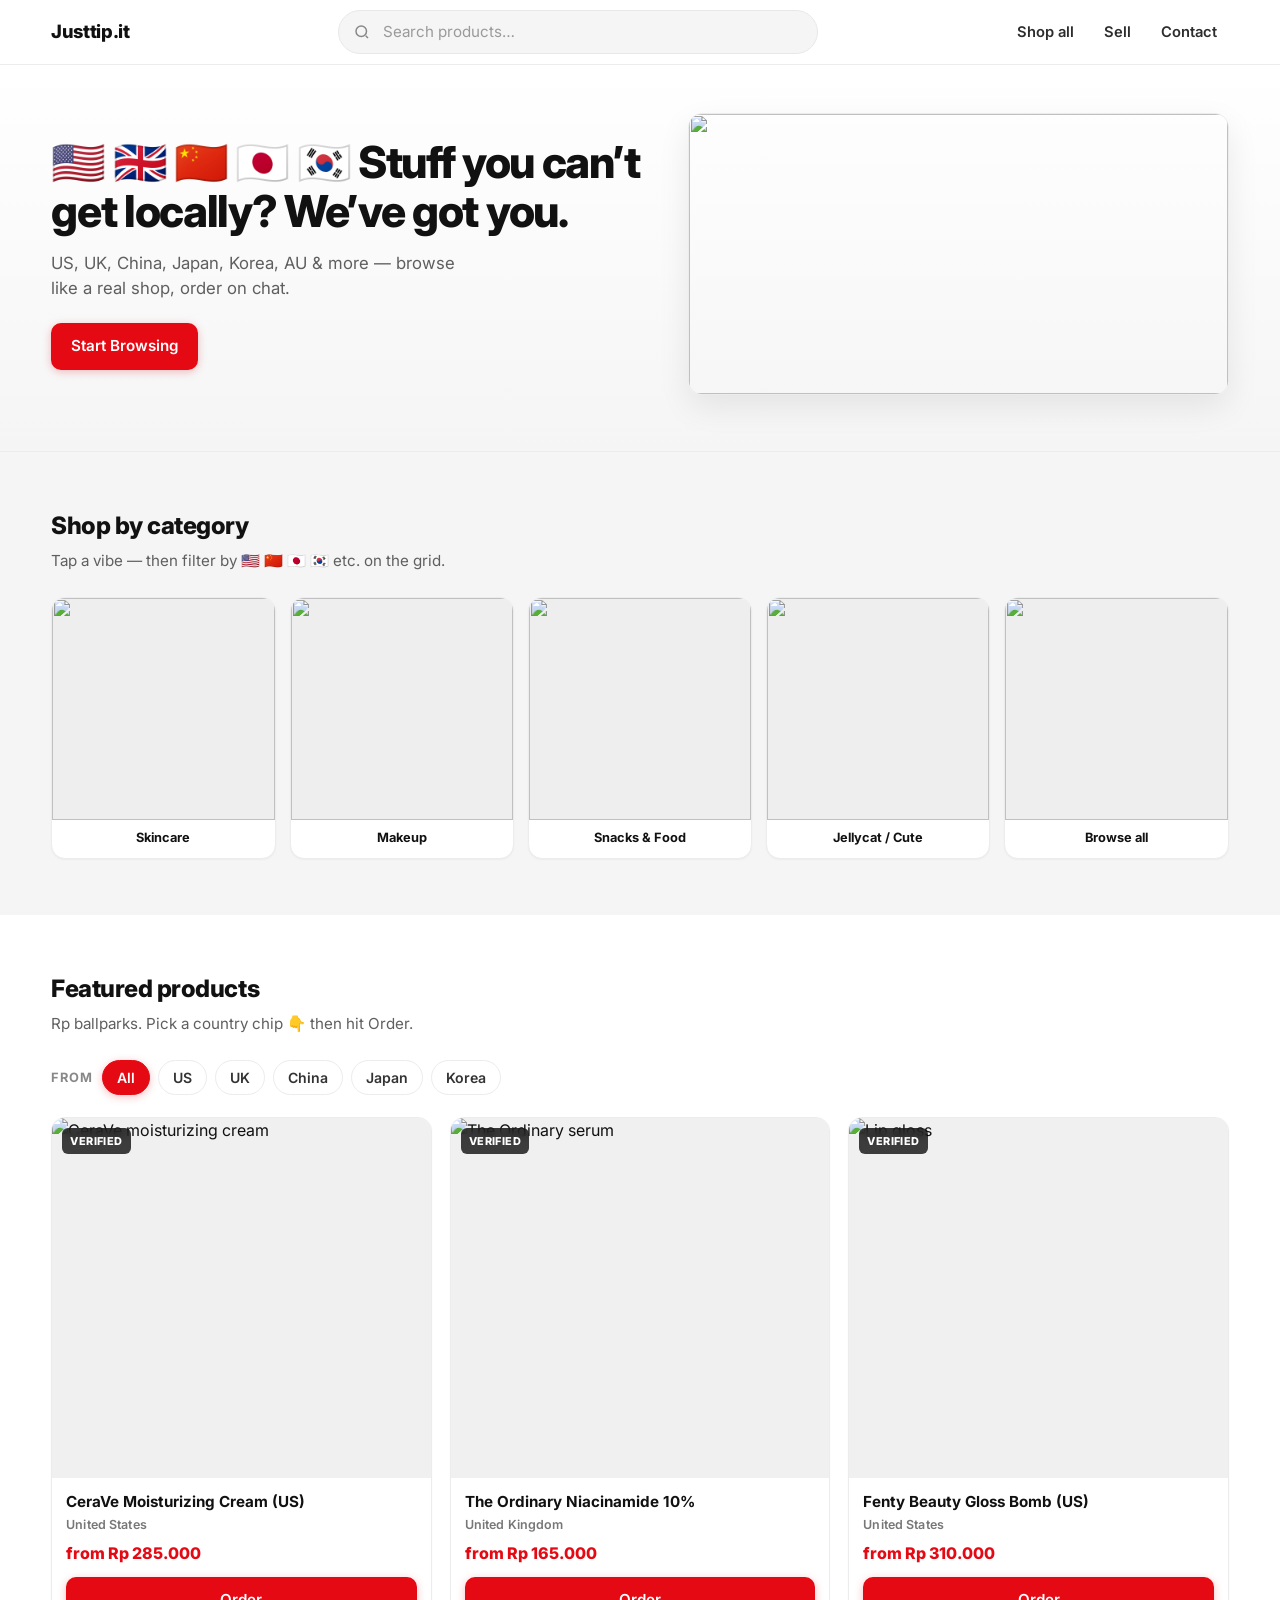
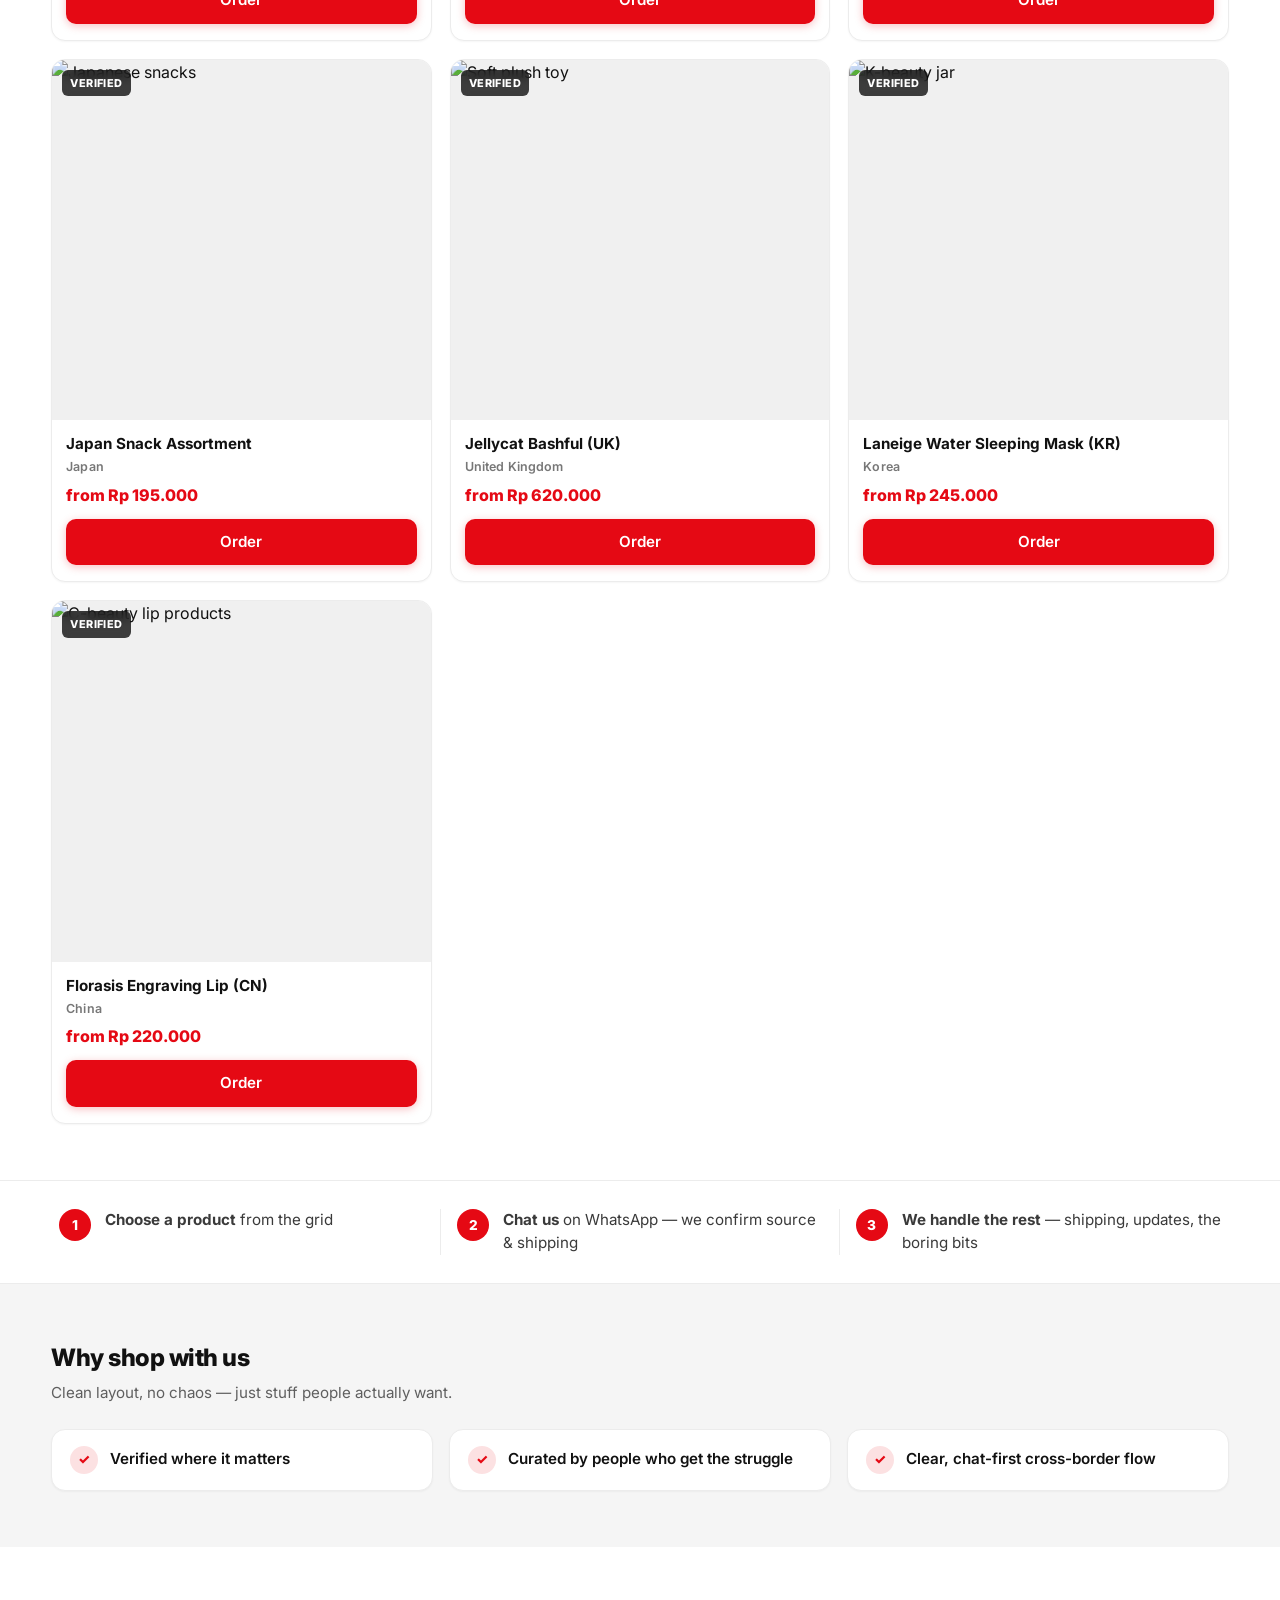
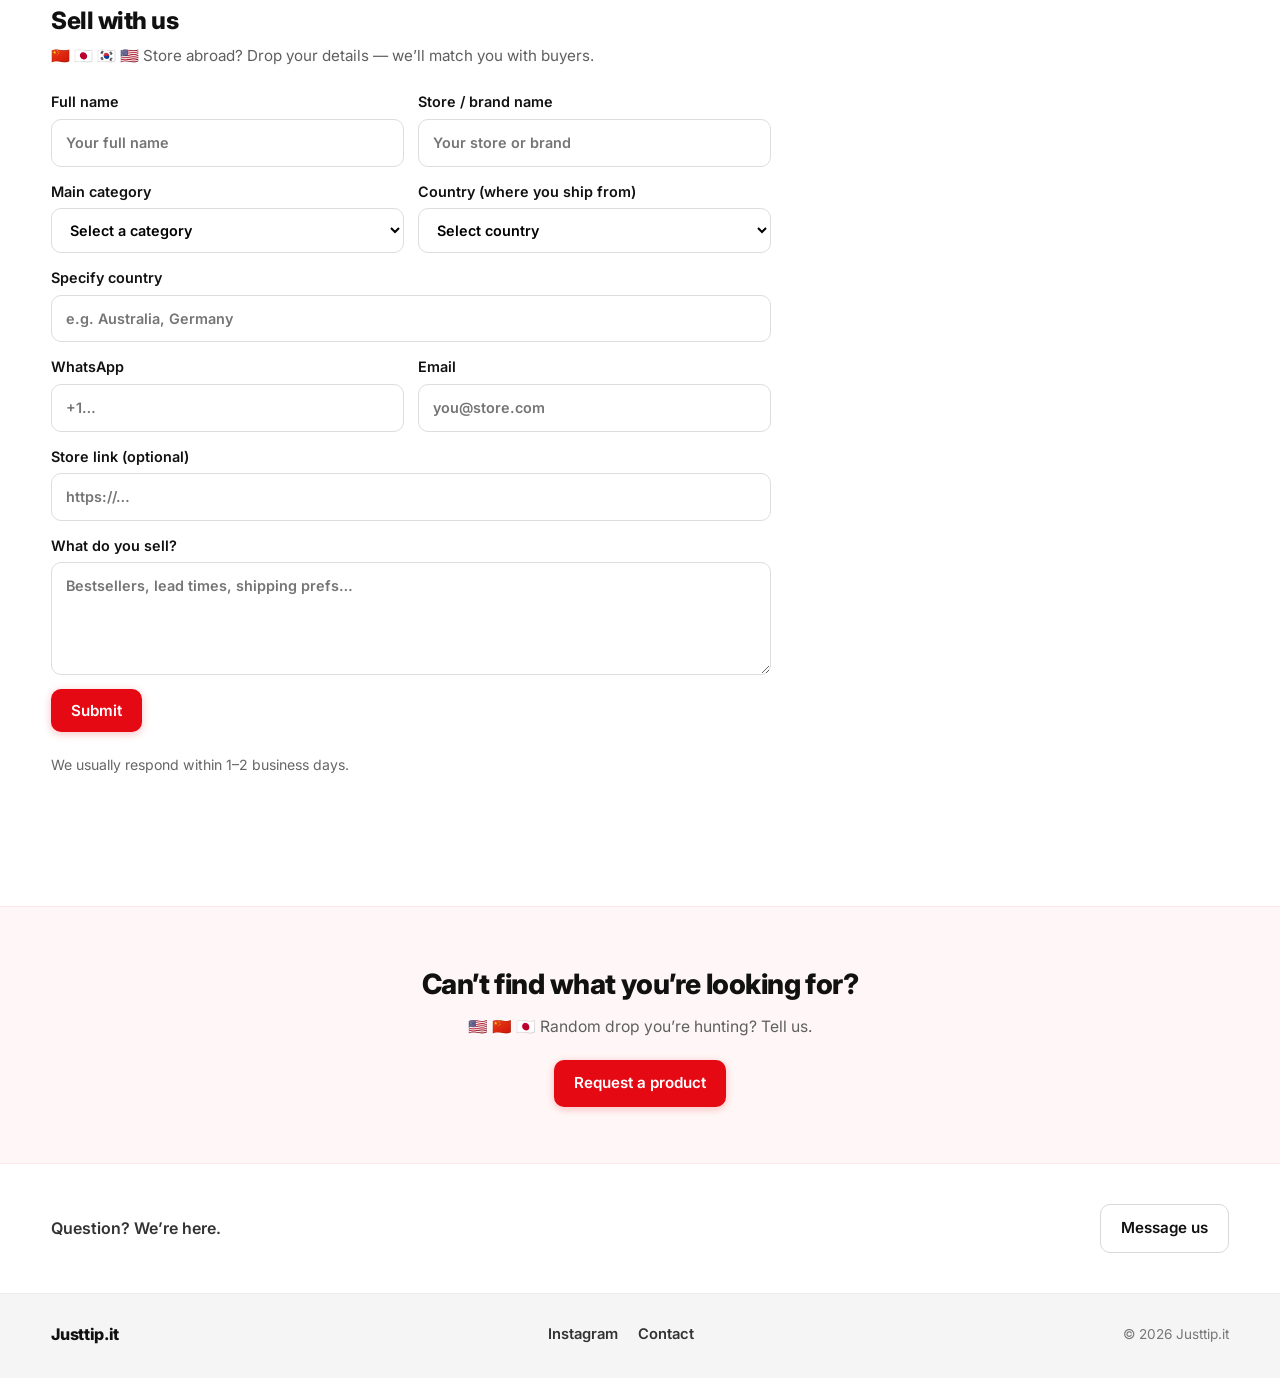
==== index.html @ d7329602 "Initial commit: Justtip.it static site Made-with: Cursor" ====
<!doctype html>
<html lang="en">
  <head>
    <meta charset="UTF-8" />
    <meta name="viewport" content="width=device-width, initial-scale=1.0" />
    <title>Justtip.it — 🇺🇸 🇬🇧 🇨🇳 🇯🇵 🇰🇷 global picks</title>
    <meta
      name="description"
      content="Browse skincare, snacks, cute stuff & more. 🇨🇳 China · 🇯🇵 Japan · 🇰🇷 Korea & beyond. Order on WhatsApp — no cart."
    />
    <link rel="preconnect" href="https://fonts.googleapis.com" />
    <link rel="preconnect" href="https://fonts.gstatic.com" crossorigin />
    <link
      href="https://fonts.googleapis.com/css2?family=Inter:wght@400;500;600;700;800&display=swap"
      rel="stylesheet"
    />
    <link rel="stylesheet" href="./styles.css" />
  </head>
  <body>
    <header class="site-header" id="site-header">
      <div class="container header-inner">
        <a class="logo" href="./index.html">Justtip.it</a>

        <div class="search-bar" role="search">
          <span class="search-bar__icon" aria-hidden="true">
            <svg width="18" height="18" viewBox="0 0 24 24" fill="none" stroke="currentColor" stroke-width="2">
              <circle cx="11" cy="11" r="7" />
              <path d="M20 20l-3-3" />
            </svg>
          </span>
          <input
            id="product-search"
            type="search"
            class="search-bar__input"
            placeholder="Search products…"
            autocomplete="off"
            aria-label="Search products"
          />
        </div>

        <div class="header-actions">
          <a class="header-link" href="./shop.html">Shop all</a>
          <a class="header-link" href="#sell">Sell</a>
          <a class="header-link" href="#contact">Contact</a>
        </div>
      </div>
    </header>

    <main id="top">
      <section class="hero-banner fade-in">
        <div class="container hero-banner__inner">
          <div class="hero-banner__copy">
            <h1>🇺🇸 🇬🇧 🇨🇳 🇯🇵 🇰🇷 Stuff you can’t get locally? We’ve got you.</h1>
            <p class="hero-banner__sub">
              US, UK, China, Japan, Korea, AU & more — browse like a real shop, order on chat.
            </p>
            <a class="btn btn-primary" href="./shop.html">Start Browsing</a>
          </div>
          <div class="hero-banner__media" aria-hidden="true">
            <img
              src="https://images.unsplash.com/photo-1606760227091-3dd870d97f1d?auto=format&fit=crop&w=1000&q=80"
              alt=""
            />
          </div>
        </div>
      </section>

      <section id="categories" class="section section--gray fade-in" aria-labelledby="categories-heading">
        <div class="container">
          <div class="section-head">
            <h2 id="categories-heading">Shop by category</h2>
            <p class="section-head__sub">Tap a vibe — then filter by 🇺🇸 🇨🇳 🇯🇵 🇰🇷 etc. on the grid.</p>
          </div>
          <div class="category-rail" role="list">
            <a href="./shop.html?cat=skincare" class="category-card" role="listitem">
              <div class="category-card__image">
                <img
                  src="https://images.unsplash.com/photo-1571781926291-c477ebfd024b?auto=format&fit=crop&w=400&q=80"
                  alt=""
                />
              </div>
              <span class="category-card__label">Skincare</span>
            </a>
            <a href="./shop.html?cat=makeup" class="category-card" role="listitem">
              <div class="category-card__image">
                <img
                  src="https://images.unsplash.com/photo-1522335789203-aabd1fc54bc9?auto=format&fit=crop&w=400&q=80"
                  alt=""
                />
              </div>
              <span class="category-card__label">Makeup</span>
            </a>
            <a href="./shop.html?cat=snacks" class="category-card" role="listitem">
              <div class="category-card__image">
                <img
                  src="https://images.unsplash.com/photo-1481391032119-d89fee407e44?auto=format&fit=crop&w=400&q=80"
                  alt=""
                />
              </div>
              <span class="category-card__label">Snacks &amp; Food</span>
            </a>
            <a href="./shop.html?cat=cute" class="category-card" role="listitem">
              <div class="category-card__image">
                <img
                  src="https://images.unsplash.com/photo-1559190394-df5a28aab5c5?auto=format&fit=crop&w=400&q=80"
                  alt=""
                />
              </div>
              <span class="category-card__label">Jellycat / Cute</span>
            </a>
            <a href="./shop.html" class="category-card" role="listitem">
              <div class="category-card__image">
                <img
                  src="https://images.unsplash.com/photo-1441986300917-64674bd600d8?auto=format&fit=crop&w=400&q=80"
                  alt=""
                />
              </div>
              <span class="category-card__label">Browse all</span>
            </a>
          </div>
        </div>
      </section>

      <section id="featured-products" class="section section--white fade-in" aria-labelledby="products-heading">
        <div class="container">
          <div class="section-head">
            <h2 id="products-heading">Featured products</h2>
            <p class="section-head__sub">Rp ballparks. Pick a country chip 👇 then hit Order.</p>
          </div>
          <div class="country-filters" id="country-filters" role="group" aria-label="Filter by source country">
            <span class="country-filters__label">From</span>
            <div class="country-filters__chips">
              <button type="button" class="country-chip is-active" data-country="" aria-pressed="true">All</button>
              <button type="button" class="country-chip" data-country="us" aria-pressed="false">US</button>
              <button type="button" class="country-chip" data-country="uk" aria-pressed="false">UK</button>
              <button type="button" class="country-chip" data-country="cn" aria-pressed="false">China</button>
              <button type="button" class="country-chip" data-country="jp" aria-pressed="false">Japan</button>
              <button type="button" class="country-chip" data-country="kr" aria-pressed="false">Korea</button>
            </div>
          </div>
          <p class="search-hint" id="search-hint" hidden>No products match. Try another country or search term.</p>
          <div class="product-grid" id="product-grid">
            <article
              class="product-card"
              data-product-name="cerave moisturizing cream us"
              data-category="skincare"
              data-country="us"
            >
              <div class="product-card__preview">
                <div class="product-card__image-wrap">
                  <img
                    src="https://images.unsplash.com/photo-1556229010-6c3f2c9ca5f8?auto=format&fit=crop&w=800&q=80"
                    alt="CeraVe moisturizing cream"
                    loading="lazy"
                  />
                  <span class="badge badge--verified">Verified</span>
                </div>
                <div class="product-card__body">
                  <h3 class="product-card__title">CeraVe Moisturizing Cream (US)</h3>
                  <p class="product-card__origin">United States</p>
                  <p class="product-card__price">from Rp 285.000</p>
                </div>
              </div>
              <div class="product-card__actions">
                <a
                  class="btn btn-primary btn-block"
                  href="https://api.whatsapp.com/send?text=Hi!%20I%20want%3A%20CeraVe%20Moisturizing%20Cream%20%28US%29"
                  target="_blank"
                  rel="noreferrer"
                >
                  Order
                </a>
              </div>
            </article>

            <article
              class="product-card"
              data-product-name="the ordinary niacinamide"
              data-category="skincare"
              data-country="uk"
            >
              <div class="product-card__preview">
                <div class="product-card__image-wrap">
                  <img
                    src="https://images.unsplash.com/photo-1629198688008-7fc1e28c4333?auto=format&fit=crop&w=800&q=80"
                    alt="The Ordinary serum"
                    loading="lazy"
                  />
                  <span class="badge badge--verified">Verified</span>
                </div>
                <div class="product-card__body">
                  <h3 class="product-card__title">The Ordinary Niacinamide 10%</h3>
                  <p class="product-card__origin">United Kingdom</p>
                  <p class="product-card__price">from Rp 165.000</p>
                </div>
              </div>
              <div class="product-card__actions">
                <a
                  class="btn btn-primary btn-block"
                  href="https://api.whatsapp.com/send?text=Hi!%20I%20want%3A%20The%20Ordinary%20Niacinamide%2010%25"
                  target="_blank"
                  rel="noreferrer"
                >
                  Order
                </a>
              </div>
            </article>

            <article class="product-card" data-product-name="fenty gloss bomb" data-category="makeup" data-country="us">
              <div class="product-card__preview">
                <div class="product-card__image-wrap">
                  <img
                    src="https://images.unsplash.com/photo-1586495777744-4413f21062fa?auto=format&fit=crop&w=800&q=80"
                    alt="Lip gloss"
                    loading="lazy"
                  />
                  <span class="badge badge--verified">Verified</span>
                </div>
                <div class="product-card__body">
                  <h3 class="product-card__title">Fenty Beauty Gloss Bomb (US)</h3>
                  <p class="product-card__origin">United States</p>
                  <p class="product-card__price">from Rp 310.000</p>
                </div>
              </div>
              <div class="product-card__actions">
                <a
                  class="btn btn-primary btn-block"
                  href="https://api.whatsapp.com/send?text=Hi!%20I%20want%3A%20Fenty%20Beauty%20Gloss%20Bomb%20%28US%29"
                  target="_blank"
                  rel="noreferrer"
                >
                  Order
                </a>
              </div>
            </article>

            <article class="product-card" data-product-name="japan snack box" data-category="snacks" data-country="jp">
              <div class="product-card__preview">
                <div class="product-card__image-wrap">
                  <img
                    src="https://images.unsplash.com/photo-1604908176997-125f25cc6f3d?auto=format&fit=crop&w=800&q=80"
                    alt="Japanese snacks"
                    loading="lazy"
                  />
                  <span class="badge badge--verified">Verified</span>
                </div>
                <div class="product-card__body">
                  <h3 class="product-card__title">Japan Snack Assortment</h3>
                  <p class="product-card__origin">Japan</p>
                  <p class="product-card__price">from Rp 195.000</p>
                </div>
              </div>
              <div class="product-card__actions">
                <a
                  class="btn btn-primary btn-block"
                  href="https://api.whatsapp.com/send?text=Hi!%20I%20want%3A%20Japan%20Snack%20Assortment"
                  target="_blank"
                  rel="noreferrer"
                >
                  Order
                </a>
              </div>
            </article>

            <article class="product-card" data-product-name="jellycat bashful" data-category="cute" data-country="uk">
              <div class="product-card__preview">
                <div class="product-card__image-wrap">
                  <img
                    src="https://images.unsplash.com/photo-1530610476181-d83430b00fdf?auto=format&fit=crop&w=800&q=80"
                    alt="Soft plush toy"
                    loading="lazy"
                  />
                  <span class="badge badge--verified">Verified</span>
                </div>
                <div class="product-card__body">
                  <h3 class="product-card__title">Jellycat Bashful (UK)</h3>
                  <p class="product-card__origin">United Kingdom</p>
                  <p class="product-card__price">from Rp 620.000</p>
                </div>
              </div>
              <div class="product-card__actions">
                <a
                  class="btn btn-primary btn-block"
                  href="https://api.whatsapp.com/send?text=Hi!%20I%20want%3A%20Jellycat%20Bashful%20%28UK%29"
                  target="_blank"
                  rel="noreferrer"
                >
                  Order
                </a>
              </div>
            </article>

            <article
              class="product-card"
              data-product-name="laneige sleeping mask"
              data-category="global"
              data-country="kr"
            >
              <div class="product-card__preview">
                <div class="product-card__image-wrap">
                  <img
                    src="https://images.unsplash.com/photo-1556228578-0d85b1a4e521?auto=format&fit=crop&w=800&q=80"
                    alt="K-beauty jar"
                    loading="lazy"
                  />
                  <span class="badge badge--verified">Verified</span>
                </div>
                <div class="product-card__body">
                  <h3 class="product-card__title">Laneige Water Sleeping Mask (KR)</h3>
                  <p class="product-card__origin">Korea</p>
                  <p class="product-card__price">from Rp 245.000</p>
                </div>
              </div>
              <div class="product-card__actions">
                <a
                  class="btn btn-primary btn-block"
                  href="https://api.whatsapp.com/send?text=Hi!%20I%20want%3A%20Laneige%20Water%20Sleeping%20Mask%20%28KR%29"
                  target="_blank"
                  rel="noreferrer"
                >
                  Order
                </a>
              </div>
            </article>

            <article
              class="product-card"
              data-product-name="florasis lip kit china"
              data-category="makeup"
              data-country="cn"
            >
              <div class="product-card__preview">
                <div class="product-card__image-wrap">
                  <img
                    src="https://images.unsplash.com/photo-1596462502278-27bfdc403348?auto=format&fit=crop&w=800&q=80"
                    alt="C-beauty lip products"
                    loading="lazy"
                  />
                  <span class="badge badge--verified">Verified</span>
                </div>
                <div class="product-card__body">
                  <h3 class="product-card__title">Florasis Engraving Lip (CN)</h3>
                  <p class="product-card__origin">China</p>
                  <p class="product-card__price">from Rp 220.000</p>
                </div>
              </div>
              <div class="product-card__actions">
                <a
                  class="btn btn-primary btn-block"
                  href="https://api.whatsapp.com/send?text=Hi!%20I%20want%3A%20Florasis%20Engraving%20Lip%20%F0%9F%87%A8%F0%9F%87%B3%20%28China%29"
                  target="_blank"
                  rel="noreferrer"
                >
                  Order
                </a>
              </div>
            </article>
          </div>
        </div>
      </section>

      <section class="order-strip fade-in" aria-label="How to order">
        <div class="container order-strip__inner">
          <div class="order-strip__item">
            <span class="order-strip__n">1</span>
            <p><strong>Choose a product</strong> from the grid</p>
          </div>
          <div class="order-strip__divider" aria-hidden="true"></div>
          <div class="order-strip__item">
            <span class="order-strip__n">2</span>
            <p><strong>Chat us</strong> on WhatsApp — we confirm source &amp; shipping</p>
          </div>
          <div class="order-strip__divider" aria-hidden="true"></div>
          <div class="order-strip__item">
            <span class="order-strip__n">3</span>
            <p><strong>We handle the rest</strong> — shipping, updates, the boring bits</p>
          </div>
        </div>
      </section>

      <section class="section section--gray fade-in">
        <div class="container">
          <div class="section-head">
            <h2>Why shop with us</h2>
            <p class="section-head__sub">Clean layout, no chaos — just stuff people actually want.</p>
          </div>
          <ul class="trust-list">
            <li class="trust-list__item">
              <span class="trust-list__icon" aria-hidden="true">✓</span>
              <span>Verified where it matters</span>
            </li>
            <li class="trust-list__item">
              <span class="trust-list__icon" aria-hidden="true">✓</span>
              <span>Curated by people who get the struggle</span>
            </li>
            <li class="trust-list__item">
              <span class="trust-list__icon" aria-hidden="true">✓</span>
              <span>Clear, chat-first cross-border flow</span>
            </li>
          </ul>
        </div>
      </section>

      <section id="sell" class="section section--white fade-in">
        <div class="container">
          <div class="section-head">
            <h2>Sell with us</h2>
            <p class="section-head__sub">
              🇨🇳 🇯🇵 🇰🇷 🇺🇸 Store abroad? Drop your details — we’ll match you with buyers.
            </p>
          </div>
          <form class="seller-form" id="seller-form">
            <label>
              Full name
              <input type="text" name="fullName" placeholder="Your full name" required />
            </label>
            <label>
              Store / brand name
              <input type="text" name="storeName" placeholder="Your store or brand" required />
            </label>
            <label>
              Main category
              <select name="category" required>
                <option value="">Select a category</option>
                <option>Skincare</option>
                <option>Makeup</option>
                <option>Snacks &amp; food</option>
                <option>Cute &amp; collectibles</option>
                <option>US / global brands</option>
                <option>Other</option>
              </select>
            </label>
            <label>
              Country (where you ship from)
              <select name="country" required>
                <option value="">Select country</option>
                <option value="cn">China</option>
                <option value="jp">Japan</option>
                <option value="kr">Korea</option>
                <option value="us">United States</option>
                <option value="uk">United Kingdom</option>
                <option value="tw">Taiwan</option>
                <option value="sg">Singapore</option>
                <option value="other">Other</option>
              </select>
            </label>
            <label class="full-width" id="seller-country-other-wrap" hidden>
              Specify country
              <input type="text" name="countryOther" placeholder="e.g. Australia, Germany" />
            </label>
            <label>
              WhatsApp
              <input type="tel" name="whatsapp" placeholder="+1…" required />
            </label>
            <label>
              Email
              <input type="email" name="email" placeholder="you@store.com" required />
            </label>
            <label class="full-width">
              Store link (optional)
              <input type="url" name="storeLink" placeholder="https://…" />
            </label>
            <label class="full-width">
              What do you sell?
              <textarea
                name="notes"
                rows="4"
                placeholder="Bestsellers, lead times, shipping prefs…"
                required
              ></textarea>
            </label>
            <div class="full-width seller-form-footer">
              <button type="submit" class="btn btn-primary">Submit</button>
              <p class="form-note">We usually respond within 1–2 business days.</p>
              <p class="form-success" id="seller-form-success" aria-live="polite"></p>
            </div>
          </form>
        </div>
      </section>

      <section class="section section--tint fade-in" id="request">
        <div class="container final-cta">
          <h2>Can’t find what you’re looking for?</h2>
          <p class="final-cta__sub">🇺🇸 🇨🇳 🇯🇵 Random drop you’re hunting? Tell us.</p>
          <a
            class="btn btn-primary"
            href="https://api.whatsapp.com/send?text=Hi!%20Looking%20for%3A%20"
            target="_blank"
            rel="noreferrer"
          >
            Request a product
          </a>
        </div>
      </section>

      <section id="contact" class="section section--white section--compact fade-in">
        <div class="container contact-bar">
          <p class="contact-bar__text">Question? We’re here.</p>
          <a
            class="btn btn-secondary"
            href="https://api.whatsapp.com/send?text=Hi!%20Question%20about%20Justtip.it%3A%20"
            target="_blank"
            rel="noreferrer"
          >
            Message us
          </a>
        </div>
      </section>
    </main>

    <footer class="footer">
      <div class="container footer-inner">
        <a class="logo logo--sm" href="#top">Justtip.it</a>
        <div class="footer-links">
          <a href="https://instagram.com/" target="_blank" rel="noreferrer">Instagram</a>
          <a href="mailto:hello@justtip.it">Contact</a>
        </div>
        <p class="footer-note">© 2026 Justtip.it</p>
      </div>
    </footer>

    <script src="./script.js"></script>
  </body>
</html>
---- styles.css ----
:root {
  --primary: #e50914;
  --text: #111111;
  --muted: #5f5f5f;
  --border: #ececec;
  --section-gray: #f5f5f5;
  --section-tint: #fff7f7;
  --radius: 14px;
  --shadow-sm: 0 1px 2px rgba(0, 0, 0, 0.04);
  --shadow-md: 0 12px 32px rgba(0, 0, 0, 0.08);
  --shadow-card-hover: 0 20px 40px rgba(0, 0, 0, 0.1);
  --max: 1200px;
}

* {
  box-sizing: border-box;
}

html {
  scroll-behavior: smooth;
}

body {
  margin: 0;
  font-family: "Inter", -apple-system, sans-serif;
  color: var(--text);
  background: #ffffff;
  line-height: 1.5;
  -webkit-font-smoothing: antialiased;
}

img {
  max-width: 100%;
  display: block;
}

a {
  color: inherit;
  text-decoration: none;
}

.container {
  width: min(var(--max), 92%);
  margin: 0 auto;
}

/* --- Header: logo | search | actions --- */
.site-header {
  position: sticky;
  top: 0;
  z-index: 100;
  background: rgba(255, 255, 255, 0.96);
  border-bottom: 1px solid var(--border);
  backdrop-filter: blur(10px);
}

.header-inner {
  display: grid;
  grid-template-columns: auto 1fr auto;
  align-items: center;
  gap: 10px 14px;
  min-height: 60px;
  padding: 10px 0;
}

.logo {
  font-weight: 800;
  font-size: 1.15rem;
  letter-spacing: -0.02em;
  color: var(--text);
  white-space: nowrap;
}

.logo--sm {
  font-size: 1rem;
}

.search-bar {
  display: flex;
  align-items: center;
  gap: 10px;
  max-width: 480px;
  width: 100%;
  margin: 0 auto;
  padding: 0 14px;
  min-height: 44px;
  background: var(--section-gray);
  border: 1px solid #e8e8e8;
  border-radius: 999px;
  transition: border-color 0.2s, box-shadow 0.2s;
}

.search-bar:focus-within {
  border-color: rgba(229, 9, 20, 0.35);
  box-shadow: 0 0 0 3px rgba(229, 9, 20, 0.08);
}

.search-bar__icon {
  color: #888;
  display: flex;
  flex-shrink: 0;
}

.search-bar__input {
  flex: 1;
  border: 0;
  background: transparent;
  font: inherit;
  font-size: 0.95rem;
  min-width: 0;
  outline: 0;
}

.search-bar__input::placeholder {
  color: #9a9a9a;
}

.header-actions {
  display: flex;
  align-items: center;
  gap: 6px;
}

.header-link {
  font-size: 0.92rem;
  font-weight: 600;
  color: #2d2d2d;
  padding: 8px 12px;
  border-radius: 999px;
  transition: background 0.2s, color 0.2s;
}

.header-link:hover {
  background: var(--section-gray);
  color: var(--primary);
}

/* --- Hero banner --- */
.hero-banner {
  background: linear-gradient(180deg, #ffffff 0%, var(--section-gray) 100%);
  border-bottom: 1px solid var(--border);
  padding: 48px 0 56px;
}

.hero-banner__inner {
  display: grid;
  gap: 32px;
  align-items: center;
}

@media (min-width: 900px) {
  .hero-banner__inner {
    grid-template-columns: 1.05fr 0.95fr;
    gap: 40px;
  }
}

.hero-banner h1 {
  margin: 0;
  font-size: clamp(1.75rem, 4.2vw, 2.75rem);
  line-height: 1.12;
  letter-spacing: -0.03em;
  font-weight: 800;
}

.hero-banner__sub {
  margin: 14px 0 0;
  font-size: 1.05rem;
  color: var(--muted);
  max-width: 38ch;
}

.hero-banner__copy .btn {
  margin-top: 22px;
}

.hero-banner__media {
  border-radius: var(--radius);
  overflow: hidden;
  box-shadow: var(--shadow-md);
  border: 1px solid var(--border);
}

.hero-banner__media img {
  width: 100%;
  height: 220px;
  object-fit: cover;
}

@media (min-width: 600px) {
  .hero-banner__media img {
    height: 280px;
  }
}

/* --- Sections --- */
.section {
  padding: 56px 0;
}

.section--gray {
  background: var(--section-gray);
}

.section--white {
  background: #ffffff;
}

.section--tint {
  background: var(--section-tint);
  border-top: 1px solid #fde8e8;
  border-bottom: 1px solid #fde8e8;
}

.section--compact {
  padding: 40px 0;
}

.section-head {
  margin-bottom: 24px;
}

.section-head h2 {
  margin: 0;
  font-size: clamp(1.25rem, 2vw, 1.5rem);
  font-weight: 800;
  letter-spacing: -0.02em;
}

.section-head__sub {
  margin: 6px 0 0;
  font-size: 0.95rem;
  color: var(--muted);
}

/* --- Category rail (horizontal scroll) --- */
.category-rail {
  display: flex;
  gap: 14px;
  overflow-x: auto;
  padding-bottom: 6px;
  scroll-snap-type: x mandatory;
  -webkit-overflow-scrolling: touch;
  scrollbar-width: thin;
}

.category-rail::-webkit-scrollbar {
  height: 6px;
}

.category-rail::-webkit-scrollbar-thumb {
  background: #d0d0d0;
  border-radius: 4px;
}

.category-card {
  flex: 0 0 132px;
  scroll-snap-align: start;
  border-radius: var(--radius);
  overflow: hidden;
  background: #ffffff;
  border: 1px solid var(--border);
  box-shadow: var(--shadow-sm);
  transition: transform 0.25s ease, box-shadow 0.25s ease;
}

@media (min-width: 640px) {
  .category-card {
    flex: 0 0 148px;
  }
}

.category-card:hover {
  transform: translateY(-3px);
  box-shadow: var(--shadow-card-hover);
}

.category-card__image {
  aspect-ratio: 1;
  overflow: hidden;
  background: #eee;
}

.category-card__image img {
  width: 100%;
  height: 100%;
  object-fit: cover;
  transition: transform 0.35s ease;
}

.category-card:hover .category-card__image img {
  transform: scale(1.05);
}

.category-card__label {
  display: block;
  font-size: 0.8rem;
  font-weight: 700;
  text-align: center;
  padding: 10px 8px 12px;
  line-height: 1.25;
}

@media (min-width: 900px) {
  .category-rail {
    display: grid;
    grid-template-columns: repeat(5, minmax(0, 1fr));
    overflow: visible;
    padding-bottom: 0;
  }

  .category-card {
    flex: unset;
  }
}

/* --- Country filter chips --- */
.country-filters {
  display: flex;
  flex-direction: column;
  align-items: flex-start;
  gap: 10px;
  margin-bottom: 22px;
}

@media (min-width: 600px) {
  .country-filters {
    flex-direction: row;
    align-items: center;
    flex-wrap: wrap;
  }
}

.country-filters__label {
  font-size: 0.8rem;
  font-weight: 700;
  text-transform: uppercase;
  letter-spacing: 0.06em;
  color: #888;
  flex-shrink: 0;
}

.country-filters__chips {
  display: flex;
  flex-wrap: wrap;
  gap: 8px;
}

.country-chip {
  font-family: inherit;
  font-size: 0.88rem;
  font-weight: 600;
  padding: 8px 14px;
  border-radius: 999px;
  border: 1px solid var(--border);
  background: #fff;
  color: #333;
  cursor: pointer;
  transition: background 0.2s, color 0.2s, border-color 0.2s, box-shadow 0.2s;
}

.country-chip:hover {
  border-color: #ccc;
  background: var(--section-gray);
}

.country-chip.is-active {
  background: var(--primary);
  border-color: var(--primary);
  color: #fff;
  box-shadow: 0 2px 8px rgba(229, 9, 20, 0.25);
}

/* --- Product grid --- */
.search-hint {
  text-align: center;
  color: var(--muted);
  font-size: 0.95rem;
  margin: -8px 0 16px;
}

.product-grid {
  display: grid;
  gap: 18px;
  grid-template-columns: repeat(2, minmax(0, 1fr));
}

@media (min-width: 720px) {
  .product-grid {
    grid-template-columns: repeat(3, minmax(0, 1fr));
  }
}

.product-card {
  display: flex;
  flex-direction: column;
  background: #ffffff;
  border: 1px solid var(--border);
  border-radius: var(--radius);
  overflow: hidden;
  box-shadow: var(--shadow-sm);
  transition: transform 0.28s ease, box-shadow 0.28s ease;
}

.product-card--hidden {
  display: none;
}

.product-card:hover {
  transform: scale(1.02);
  box-shadow: var(--shadow-card-hover);
  z-index: 1;
}

.product-card__preview {
  display: flex;
  flex-direction: column;
  flex: 1;
}

.product-card__image-wrap {
  position: relative;
  background: #f0f0f0;
  aspect-ratio: 1.05;
  overflow: hidden;
}

.product-card__image-wrap img {
  width: 100%;
  height: 100%;
  object-fit: cover;
  transition: transform 0.35s ease;
}

.product-card:hover .product-card__image-wrap img {
  transform: scale(1.04);
}

.badge {
  position: absolute;
  top: 10px;
  left: 10px;
  font-size: 0.68rem;
  font-weight: 800;
  text-transform: uppercase;
  letter-spacing: 0.04em;
  padding: 5px 8px;
  border-radius: 6px;
}

.badge--verified {
  background: rgba(0, 0, 0, 0.75);
  color: #fff;
  backdrop-filter: blur(4px);
}

.product-card__body {
  padding: 14px 14px 0;
  flex: 1;
}

.product-card__title {
  margin: 0;
  font-size: 0.95rem;
  font-weight: 700;
  line-height: 1.3;
  display: -webkit-box;
  -webkit-line-clamp: 2;
  -webkit-box-orient: vertical;
  overflow: hidden;
}

.product-card__origin {
  margin: 4px 0 0;
  font-size: 0.78rem;
  font-weight: 600;
  color: #777;
  letter-spacing: 0.01em;
}

.product-card__price {
  margin: 6px 0 0;
  font-size: 1rem;
  font-weight: 800;
  color: var(--primary);
}

.product-card__actions {
  padding: 12px 14px 16px;
}

.btn {
  display: inline-flex;
  align-items: center;
  justify-content: center;
  border-radius: 10px;
  font-weight: 600;
  font-size: 0.95rem;
  padding: 12px 20px;
  border: 0;
  cursor: pointer;
  transition: transform 0.2s ease, background 0.2s, box-shadow 0.2s;
  font-family: inherit;
}

.btn:hover {
  transform: translateY(-1px);
}

.btn-primary {
  background: var(--primary);
  color: #fff;
  box-shadow: 0 2px 8px rgba(229, 9, 20, 0.25);
}

.btn-primary:hover {
  filter: brightness(1.05);
}

.btn-secondary {
  background: #fff;
  color: var(--text);
  border: 1px solid #d8d8d8;
}

.btn-block {
  width: 100%;
}

/* --- Order strip --- */
.order-strip {
  background: #ffffff;
  border-top: 1px solid var(--border);
  border-bottom: 1px solid var(--border);
  padding: 28px 0;
}

.order-strip__inner {
  display: flex;
  flex-direction: column;
  gap: 20px;
}

@media (min-width: 900px) {
  .order-strip__inner {
    flex-direction: row;
    align-items: stretch;
    justify-content: space-between;
    gap: 0;
  }
}

.order-strip__item {
  display: flex;
  gap: 14px;
  align-items: flex-start;
  flex: 1;
  padding: 0 8px;
}

.order-strip__item p {
  margin: 0;
  font-size: 0.95rem;
  color: #3a3a3a;
}

.order-strip__n {
  flex-shrink: 0;
  width: 32px;
  height: 32px;
  border-radius: 999px;
  background: var(--primary);
  color: #fff;
  font-weight: 800;
  font-size: 0.85rem;
  display: grid;
  place-items: center;
}

.order-strip__divider {
  display: none;
}

@media (min-width: 900px) {
  .order-strip__divider {
    display: block;
    width: 1px;
    background: var(--border);
    margin: 0 8px;
    align-self: stretch;
  }
}

/* --- Trust --- */
.trust-list {
  list-style: none;
  margin: 0;
  padding: 0;
  display: grid;
  gap: 12px;
}

@media (min-width: 720px) {
  .trust-list {
    grid-template-columns: repeat(3, 1fr);
    gap: 16px;
  }
}

.trust-list__item {
  display: flex;
  align-items: center;
  gap: 12px;
  padding: 16px 18px;
  background: #fff;
  border: 1px solid var(--border);
  border-radius: var(--radius);
  font-weight: 600;
  font-size: 0.95rem;
  box-shadow: var(--shadow-sm);
}

.trust-list__icon {
  width: 28px;
  height: 28px;
  border-radius: 999px;
  background: rgba(229, 9, 20, 0.12);
  color: var(--primary);
  display: grid;
  place-items: center;
  font-size: 0.85rem;
  font-weight: 800;
}

/* --- Seller form --- */
.seller-form {
  display: grid;
  grid-template-columns: 1fr;
  gap: 14px;
  max-width: 720px;
}

.seller-form label {
  display: flex;
  flex-direction: column;
  gap: 6px;
  font-weight: 600;
  font-size: 0.9rem;
}

.seller-form input,
.seller-form select,
.seller-form textarea {
  width: 100%;
  border: 1px solid #ddd;
  border-radius: 10px;
  padding: 12px 14px;
  font: inherit;
  background: #fff;
}

.seller-form input:focus,
.seller-form select:focus,
.seller-form textarea:focus {
  outline: none;
  border-color: var(--primary);
  box-shadow: 0 0 0 3px rgba(229, 9, 20, 0.1);
}

.full-width {
  grid-column: 1 / -1;
}

.seller-form-footer {
  display: flex;
  flex-direction: column;
  align-items: flex-start;
  gap: 8px;
}

.form-note {
  color: #666;
  font-size: 0.88rem;
}

.form-success {
  color: var(--primary);
  font-weight: 600;
  min-height: 1.3em;
}

@media (min-width: 700px) {
  .seller-form {
    grid-template-columns: repeat(2, 1fr);
  }
}

/* --- Final CTA --- */
.final-cta {
  text-align: center;
  max-width: 520px;
  margin: 0 auto;
}

.final-cta h2 {
  margin: 0;
  font-size: clamp(1.4rem, 2.4vw, 1.75rem);
  font-weight: 800;
  letter-spacing: -0.02em;
}

.final-cta__sub {
  margin: 10px 0 22px;
  color: var(--muted);
  font-size: 0.98rem;
}

/* --- Contact bar --- */
.contact-bar {
  display: flex;
  flex-direction: column;
  align-items: center;
  justify-content: space-between;
  gap: 14px;
  text-align: center;
}

@media (min-width: 600px) {
  .contact-bar {
    flex-direction: row;
    text-align: left;
  }
}

.contact-bar__text {
  margin: 0;
  font-weight: 600;
  color: #333;
}

/* --- Footer --- */
.footer {
  border-top: 1px solid var(--border);
  background: var(--section-gray);
  padding: 28px 0 32px;
}

.footer-inner {
  display: flex;
  flex-direction: column;
  align-items: center;
  gap: 14px;
  text-align: center;
}

@media (min-width: 640px) {
  .footer-inner {
    flex-direction: row;
    flex-wrap: wrap;
    justify-content: space-between;
    text-align: left;
  }
}

.footer-links {
  display: flex;
  gap: 20px;
}

.footer-links a {
  font-size: 0.92rem;
  font-weight: 600;
  color: #333;
}

.footer-links a:hover {
  color: var(--primary);
}

.footer-note {
  margin: 0;
  width: 100%;
  font-size: 0.85rem;
  color: #777;
  order: 3;
}

@media (min-width: 640px) {
  .footer-note {
    width: auto;
    order: unset;
  }
}

/* --- Fade in --- */
.fade-in {
  opacity: 0;
  transform: translateY(12px);
  transition: opacity 0.55s ease, transform 0.55s ease;
}

.fade-in.visible {
  opacity: 1;
  transform: translateY(0);
}

/* --- Mobile: header stacks --- */
@media (max-width: 640px) {
  .header-inner {
    grid-template-columns: 1fr auto;
    grid-template-rows: auto auto;
  }

  .logo {
    grid-column: 1;
  }

  .header-actions {
    grid-column: 2;
  }

  .search-bar {
    grid-column: 1 / -1;
    max-width: none;
    order: 3;
  }
}

@media (min-width: 641px) {
  .search-bar {
    order: 0;
  }
}

/* Desktop: ensure search in center column */
@media (min-width: 641px) {
  .header-inner {
    grid-template-columns: minmax(100px, auto) 1fr minmax(120px, auto);
  }
}
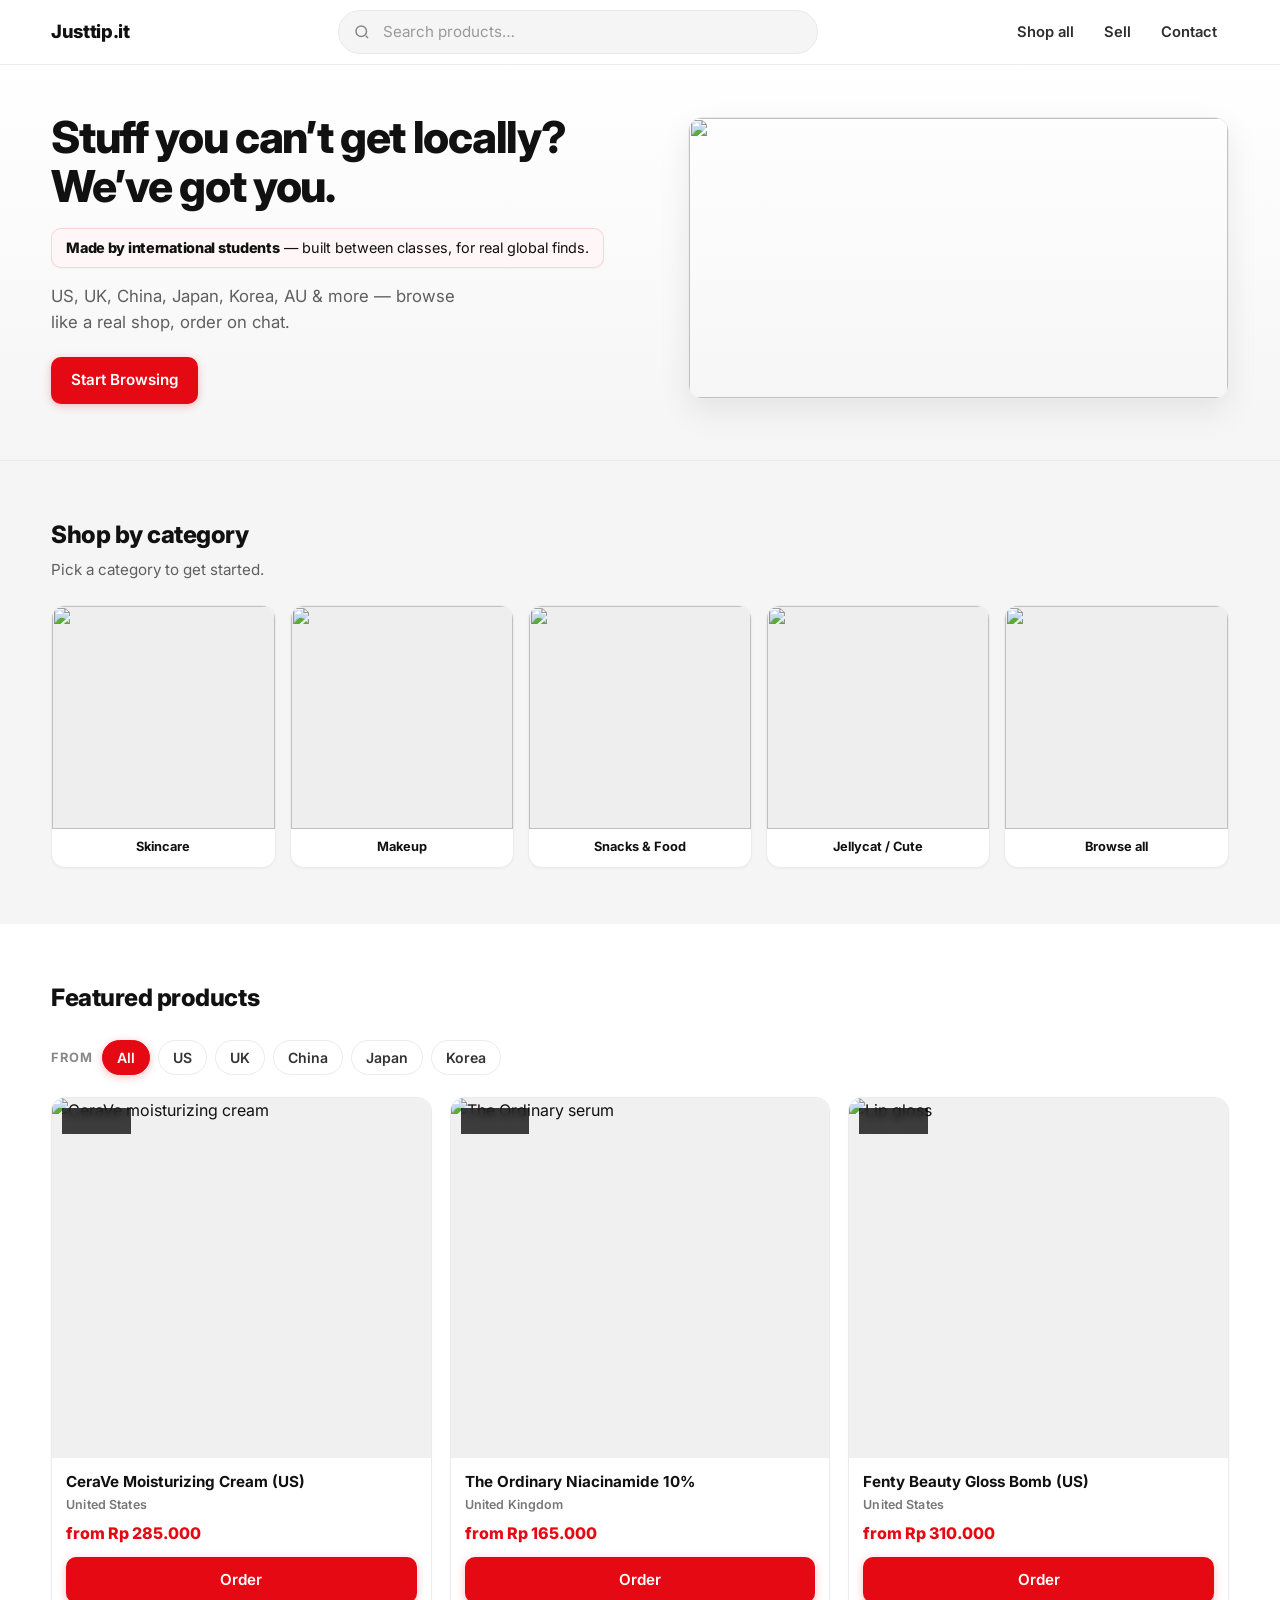
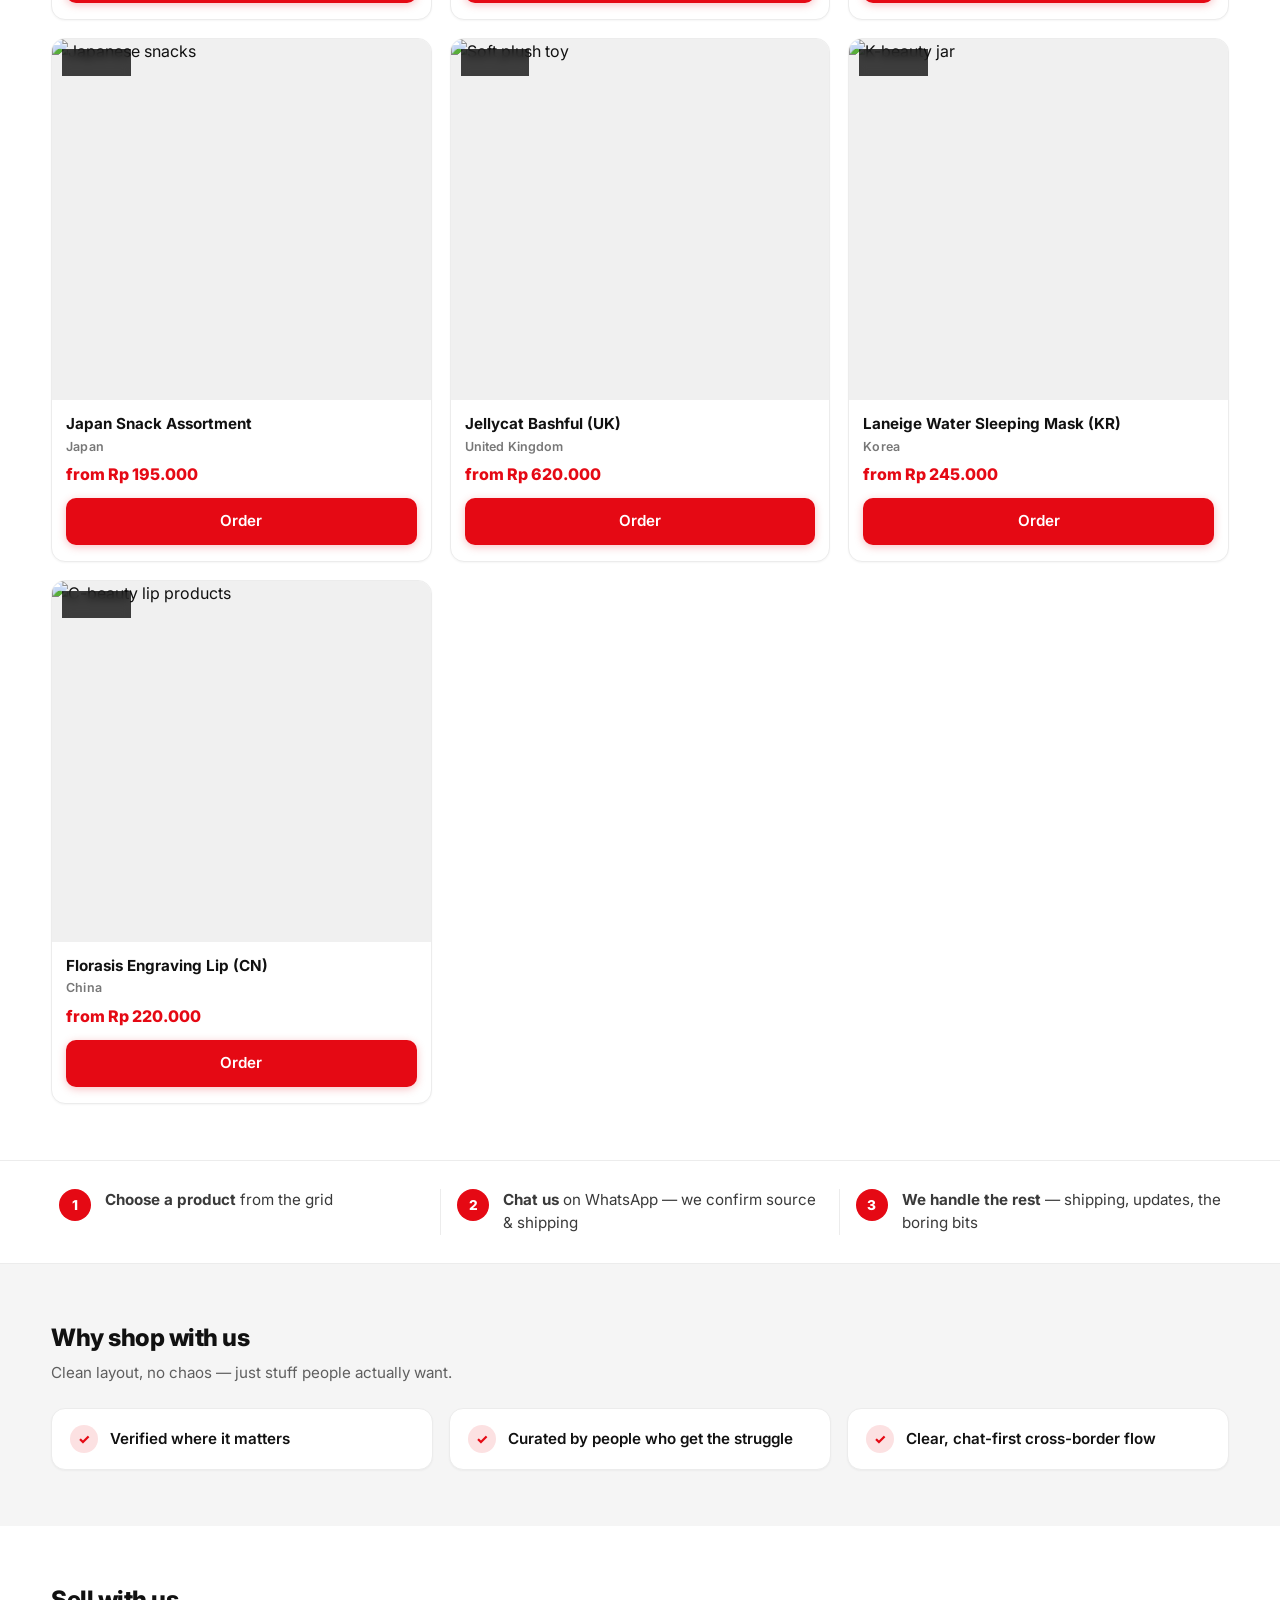
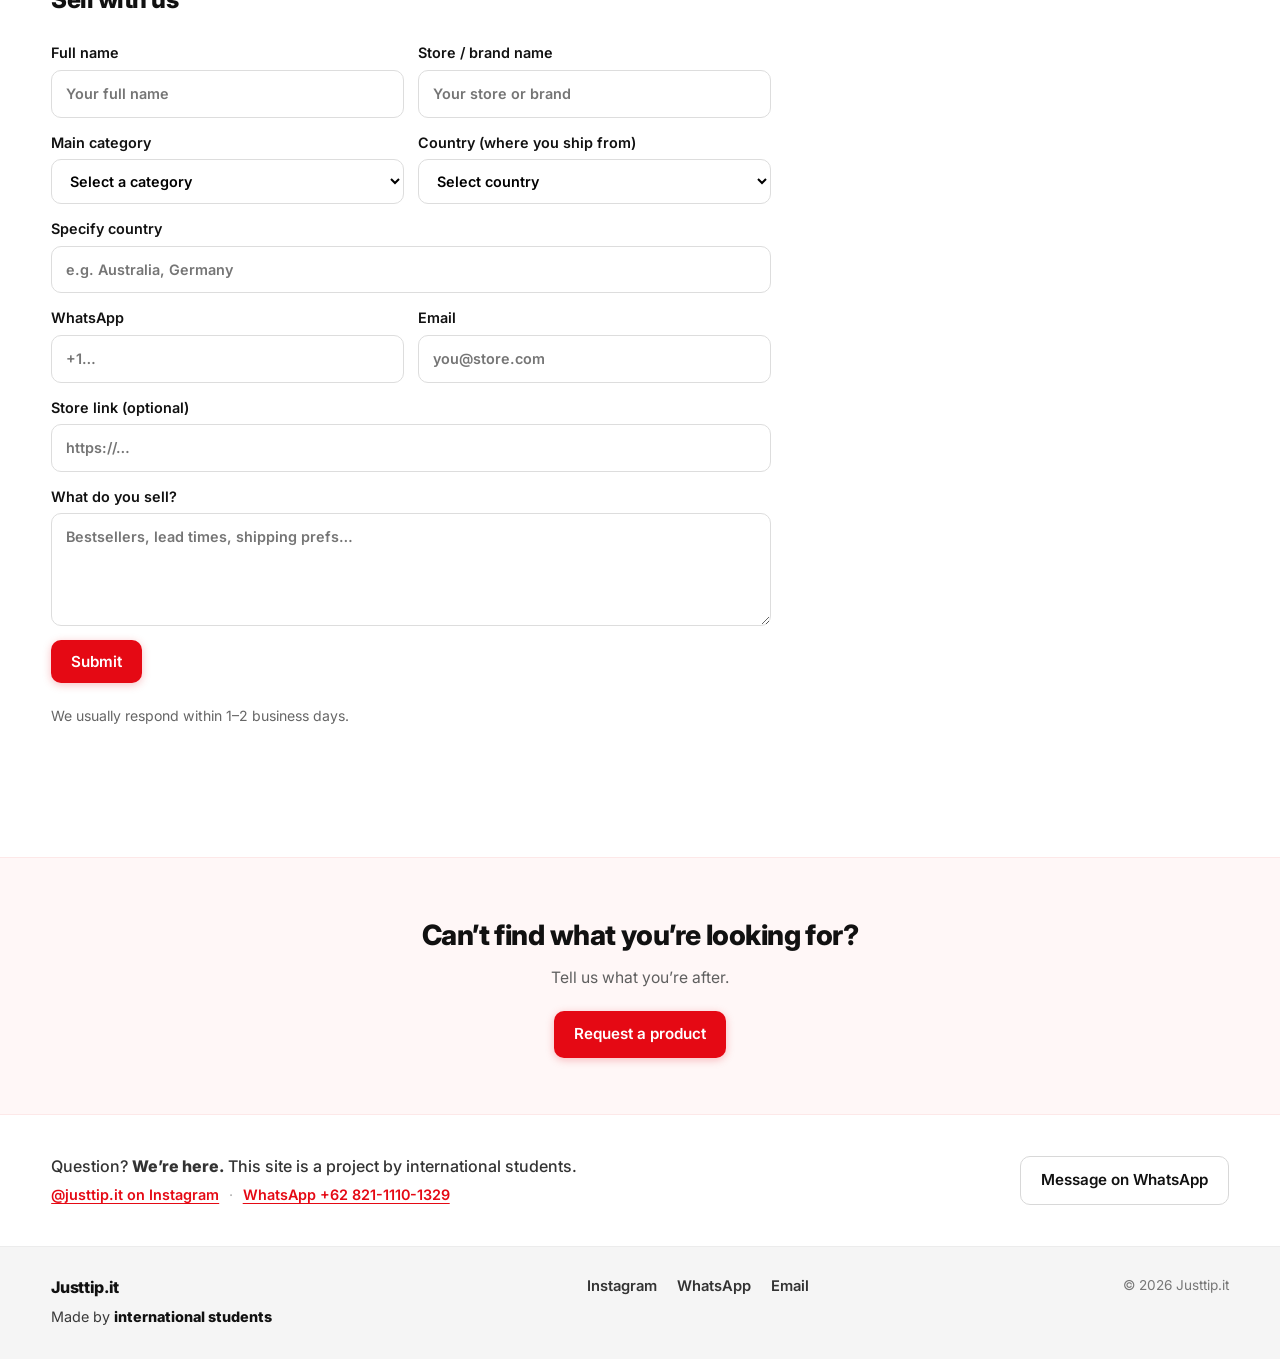
==== commit 0512d892: "Site copy: international students, WhatsApp + Instagram, shop filters and CTA Made-with: Cursor" ====
--- a/index.html
+++ b/index.html
@@ -3,10 +3,10 @@
   <head>
     <meta charset="UTF-8" />
     <meta name="viewport" content="width=device-width, initial-scale=1.0" />
-    <title>Justtip.it — 🇺🇸 🇬🇧 🇨🇳 🇯🇵 🇰🇷 global picks</title>
+    <title>Justtip.it</title>
     <meta
       name="description"
-      content="Browse skincare, snacks, cute stuff & more. 🇨🇳 China · 🇯🇵 Japan · 🇰🇷 Korea & beyond. Order on WhatsApp — no cart."
+      content="Browse skincare, snacks, cute stuff, and more. By international students. Order on WhatsApp — no cart."
     />
     <link rel="preconnect" href="https://fonts.googleapis.com" />
     <link rel="preconnect" href="https://fonts.gstatic.com" crossorigin />
@@ -50,7 +50,12 @@
       <section class="hero-banner fade-in">
         <div class="container hero-banner__inner">
           <div class="hero-banner__copy">
-            <h1>🇺🇸 🇬🇧 🇨🇳 🇯🇵 🇰🇷 Stuff you can’t get locally? We’ve got you.</h1>
+            <h1>Stuff you can’t get locally? We’ve got you.</h1>
+            <p class="hero-banner__byline">
+              <span class="hero-banner__byline-pill"
+                ><strong>Made by international students</strong> — built between classes, for real global finds.</span
+              >
+            </p>
             <p class="hero-banner__sub">
               US, UK, China, Japan, Korea, AU & more — browse like a real shop, order on chat.
             </p>
@@ -69,7 +74,7 @@
         <div class="container">
           <div class="section-head">
             <h2 id="categories-heading">Shop by category</h2>
-            <p class="section-head__sub">Tap a vibe — then filter by 🇺🇸 🇨🇳 🇯🇵 🇰🇷 etc. on the grid.</p>
+            <p class="section-head__sub">Pick a category to get started.</p>
           </div>
           <div class="category-rail" role="list">
             <a href="./shop.html?cat=skincare" class="category-card" role="listitem">
@@ -125,7 +130,6 @@
         <div class="container">
           <div class="section-head">
             <h2 id="products-heading">Featured products</h2>
-            <p class="section-head__sub">Rp ballparks. Pick a country chip 👇 then hit Order.</p>
           </div>
           <div class="country-filters" id="country-filters" role="group" aria-label="Filter by source country">
             <span class="country-filters__label">From</span>
@@ -164,7 +168,7 @@
               <div class="product-card__actions">
                 <a
                   class="btn btn-primary btn-block"
-                  href="https://api.whatsapp.com/send?text=Hi!%20I%20want%3A%20CeraVe%20Moisturizing%20Cream%20%28US%29"
+                  href="https://api.whatsapp.com/send?phone=6282111101329&text=Hi!%20I%20want%3A%20CeraVe%20Moisturizing%20Cream%20%28US%29"
                   target="_blank"
                   rel="noreferrer"
                 >
@@ -197,7 +201,7 @@
               <div class="product-card__actions">
                 <a
                   class="btn btn-primary btn-block"
-                  href="https://api.whatsapp.com/send?text=Hi!%20I%20want%3A%20The%20Ordinary%20Niacinamide%2010%25"
+                  href="https://api.whatsapp.com/send?phone=6282111101329&text=Hi!%20I%20want%3A%20The%20Ordinary%20Niacinamide%2010%25"
                   target="_blank"
                   rel="noreferrer"
                 >
@@ -225,7 +229,7 @@
               <div class="product-card__actions">
                 <a
                   class="btn btn-primary btn-block"
-                  href="https://api.whatsapp.com/send?text=Hi!%20I%20want%3A%20Fenty%20Beauty%20Gloss%20Bomb%20%28US%29"
+                  href="https://api.whatsapp.com/send?phone=6282111101329&text=Hi!%20I%20want%3A%20Fenty%20Beauty%20Gloss%20Bomb%20%28US%29"
                   target="_blank"
                   rel="noreferrer"
                 >
@@ -253,7 +257,7 @@
               <div class="product-card__actions">
                 <a
                   class="btn btn-primary btn-block"
-                  href="https://api.whatsapp.com/send?text=Hi!%20I%20want%3A%20Japan%20Snack%20Assortment"
+                  href="https://api.whatsapp.com/send?phone=6282111101329&text=Hi!%20I%20want%3A%20Japan%20Snack%20Assortment"
                   target="_blank"
                   rel="noreferrer"
                 >
@@ -281,7 +285,7 @@
               <div class="product-card__actions">
                 <a
                   class="btn btn-primary btn-block"
-                  href="https://api.whatsapp.com/send?text=Hi!%20I%20want%3A%20Jellycat%20Bashful%20%28UK%29"
+                  href="https://api.whatsapp.com/send?phone=6282111101329&text=Hi!%20I%20want%3A%20Jellycat%20Bashful%20%28UK%29"
                   target="_blank"
                   rel="noreferrer"
                 >
@@ -314,7 +318,7 @@
               <div class="product-card__actions">
                 <a
                   class="btn btn-primary btn-block"
-                  href="https://api.whatsapp.com/send?text=Hi!%20I%20want%3A%20Laneige%20Water%20Sleeping%20Mask%20%28KR%29"
+                  href="https://api.whatsapp.com/send?phone=6282111101329&text=Hi!%20I%20want%3A%20Laneige%20Water%20Sleeping%20Mask%20%28KR%29"
                   target="_blank"
                   rel="noreferrer"
                 >
@@ -347,7 +351,7 @@
               <div class="product-card__actions">
                 <a
                   class="btn btn-primary btn-block"
-                  href="https://api.whatsapp.com/send?text=Hi!%20I%20want%3A%20Florasis%20Engraving%20Lip%20%F0%9F%87%A8%F0%9F%87%B3%20%28China%29"
+                  href="https://api.whatsapp.com/send?phone=6282111101329&text=Hi!%20I%20want%3A%20Florasis%20Engraving%20Lip%20%F0%9F%87%A8%F0%9F%87%B3%20%28China%29"
                   target="_blank"
                   rel="noreferrer"
                 >
@@ -405,9 +409,6 @@
         <div class="container">
           <div class="section-head">
             <h2>Sell with us</h2>
-            <p class="section-head__sub">
-              🇨🇳 🇯🇵 🇰🇷 🇺🇸 Store abroad? Drop your details — we’ll match you with buyers.
-            </p>
           </div>
           <form class="seller-form" id="seller-form">
             <label>
@@ -481,10 +482,10 @@
       <section class="section section--tint fade-in" id="request">
         <div class="container final-cta">
           <h2>Can’t find what you’re looking for?</h2>
-          <p class="final-cta__sub">🇺🇸 🇨🇳 🇯🇵 Random drop you’re hunting? Tell us.</p>
+          <p class="final-cta__sub">Tell us what you’re after.</p>
           <a
             class="btn btn-primary"
-            href="https://api.whatsapp.com/send?text=Hi!%20Looking%20for%3A%20"
+            href="https://api.whatsapp.com/send?phone=6282111101329&text=Hi!%20Looking%20for%3A%20"
             target="_blank"
             rel="noreferrer"
           >
@@ -495,14 +496,23 @@
 
       <section id="contact" class="section section--white section--compact fade-in">
         <div class="container contact-bar">
-          <p class="contact-bar__text">Question? We’re here.</p>
+          <div class="contact-bar__blurb">
+            <p class="contact-bar__text">Question? <strong>We’re here.</strong> This site is a project by international students.</p>
+            <p class="contact-bar__sub">
+              <a href="https://www.instagram.com/justtip.it/" target="_blank" rel="noreferrer">@justtip.it on Instagram</a>
+              <span class="contact-bar__dot" aria-hidden="true">·</span>
+              <a href="https://api.whatsapp.com/send?phone=6282111101329&text=Hi!%20Question%20about%20Justtip.it%3A%20" target="_blank" rel="noreferrer"
+                >WhatsApp +62 821-1110-1329</a
+              >
+            </p>
+          </div>
           <a
             class="btn btn-secondary"
-            href="https://api.whatsapp.com/send?text=Hi!%20Question%20about%20Justtip.it%3A%20"
+            href="https://api.whatsapp.com/send?phone=6282111101329&text=Hi!%20Question%20about%20Justtip.it%3A%20"
             target="_blank"
             rel="noreferrer"
           >
-            Message us
+            Message on WhatsApp
           </a>
         </div>
       </section>
@@ -510,10 +520,19 @@
 
     <footer class="footer">
       <div class="container footer-inner">
-        <a class="logo logo--sm" href="#top">Justtip.it</a>
+        <div class="footer-lead">
+          <a class="logo logo--sm" href="#top">Justtip.it</a>
+          <p class="footer-credit">Made by <strong>international students</strong></p>
+        </div>
         <div class="footer-links">
-          <a href="https://instagram.com/" target="_blank" rel="noreferrer">Instagram</a>
-          <a href="mailto:hello@justtip.it">Contact</a>
+          <a href="https://www.instagram.com/justtip.it/" target="_blank" rel="noreferrer">Instagram</a>
+          <a
+            href="https://api.whatsapp.com/send?phone=6282111101329&text=Hi!%20Justtip.it%3A%20"
+            target="_blank"
+            rel="noreferrer"
+            >WhatsApp</a
+          >
+          <a href="mailto:hello@justtip.it">Email</a>
         </div>
         <p class="footer-note">© 2026 Justtip.it</p>
       </div>
--- a/styles.css
+++ b/styles.css
@@ -163,8 +163,30 @@
   font-weight: 800;
 }
 
+.hero-banner__byline {
+  margin: 16px 0 0;
+}
+
+.hero-banner__byline-pill {
+  display: inline-block;
+  max-width: 100%;
+  padding: 9px 14px;
+  font-size: 0.9rem;
+  line-height: 1.45;
+  color: var(--text);
+  background: var(--section-tint);
+  border: 1px solid rgba(229, 9, 20, 0.14);
+  border-radius: 10px;
+  box-shadow: var(--shadow-sm);
+}
+
+.hero-banner__byline-pill strong {
+  font-weight: 800;
+  letter-spacing: -0.02em;
+}
+
 .hero-banner__sub {
-  margin: 14px 0 0;
+  margin: 16px 0 0;
   font-size: 1.05rem;
   color: var(--muted);
   max-width: 38ch;
@@ -732,10 +754,50 @@
   }
 }
 
+.contact-bar__blurb {
+  max-width: 36rem;
+  text-align: center;
+}
+
+@media (min-width: 600px) {
+  .contact-bar__blurb {
+    text-align: left;
+  }
+}
+
 .contact-bar__text {
+  margin: 0 0 6px;
+  font-weight: 500;
+  color: #333;
+  line-height: 1.45;
+}
+
+.contact-bar__text strong {
+  font-weight: 800;
+}
+
+.contact-bar__sub {
   margin: 0;
+  font-size: 0.9rem;
+  line-height: 1.5;
+  color: var(--muted);
+}
+
+.contact-bar__sub a {
+  color: var(--primary);
   font-weight: 600;
-  color: #333;
+  text-decoration: underline;
+  text-underline-offset: 3px;
+}
+
+.contact-bar__sub a:hover {
+  text-decoration-thickness: 2px;
+}
+
+.contact-bar__dot {
+  display: inline-block;
+  margin: 0 0.4em;
+  opacity: 0.5;
 }
 
 /* --- Footer --- */
@@ -749,7 +811,7 @@
   display: flex;
   flex-direction: column;
   align-items: center;
-  gap: 14px;
+  gap: 16px;
   text-align: center;
 }
 
@@ -758,13 +820,48 @@
     flex-direction: row;
     flex-wrap: wrap;
     justify-content: space-between;
+    align-items: flex-start;
     text-align: left;
   }
 }
 
+.footer-lead {
+  display: flex;
+  flex-direction: column;
+  align-items: center;
+  gap: 8px;
+}
+
+@media (min-width: 640px) {
+  .footer-lead {
+    align-items: flex-start;
+  }
+}
+
+.footer-credit {
+  margin: 0;
+  font-size: 0.9rem;
+  line-height: 1.4;
+  color: #3a3a3a;
+  max-width: 20rem;
+}
+
+.footer-credit strong {
+  color: var(--text);
+  font-weight: 800;
+}
+
 .footer-links {
   display: flex;
-  gap: 20px;
+  flex-wrap: wrap;
+  gap: 16px 20px;
+  justify-content: center;
+}
+
+@media (min-width: 640px) {
+  .footer-links {
+    justify-content: flex-end;
+  }
 }
 
 .footer-links a {
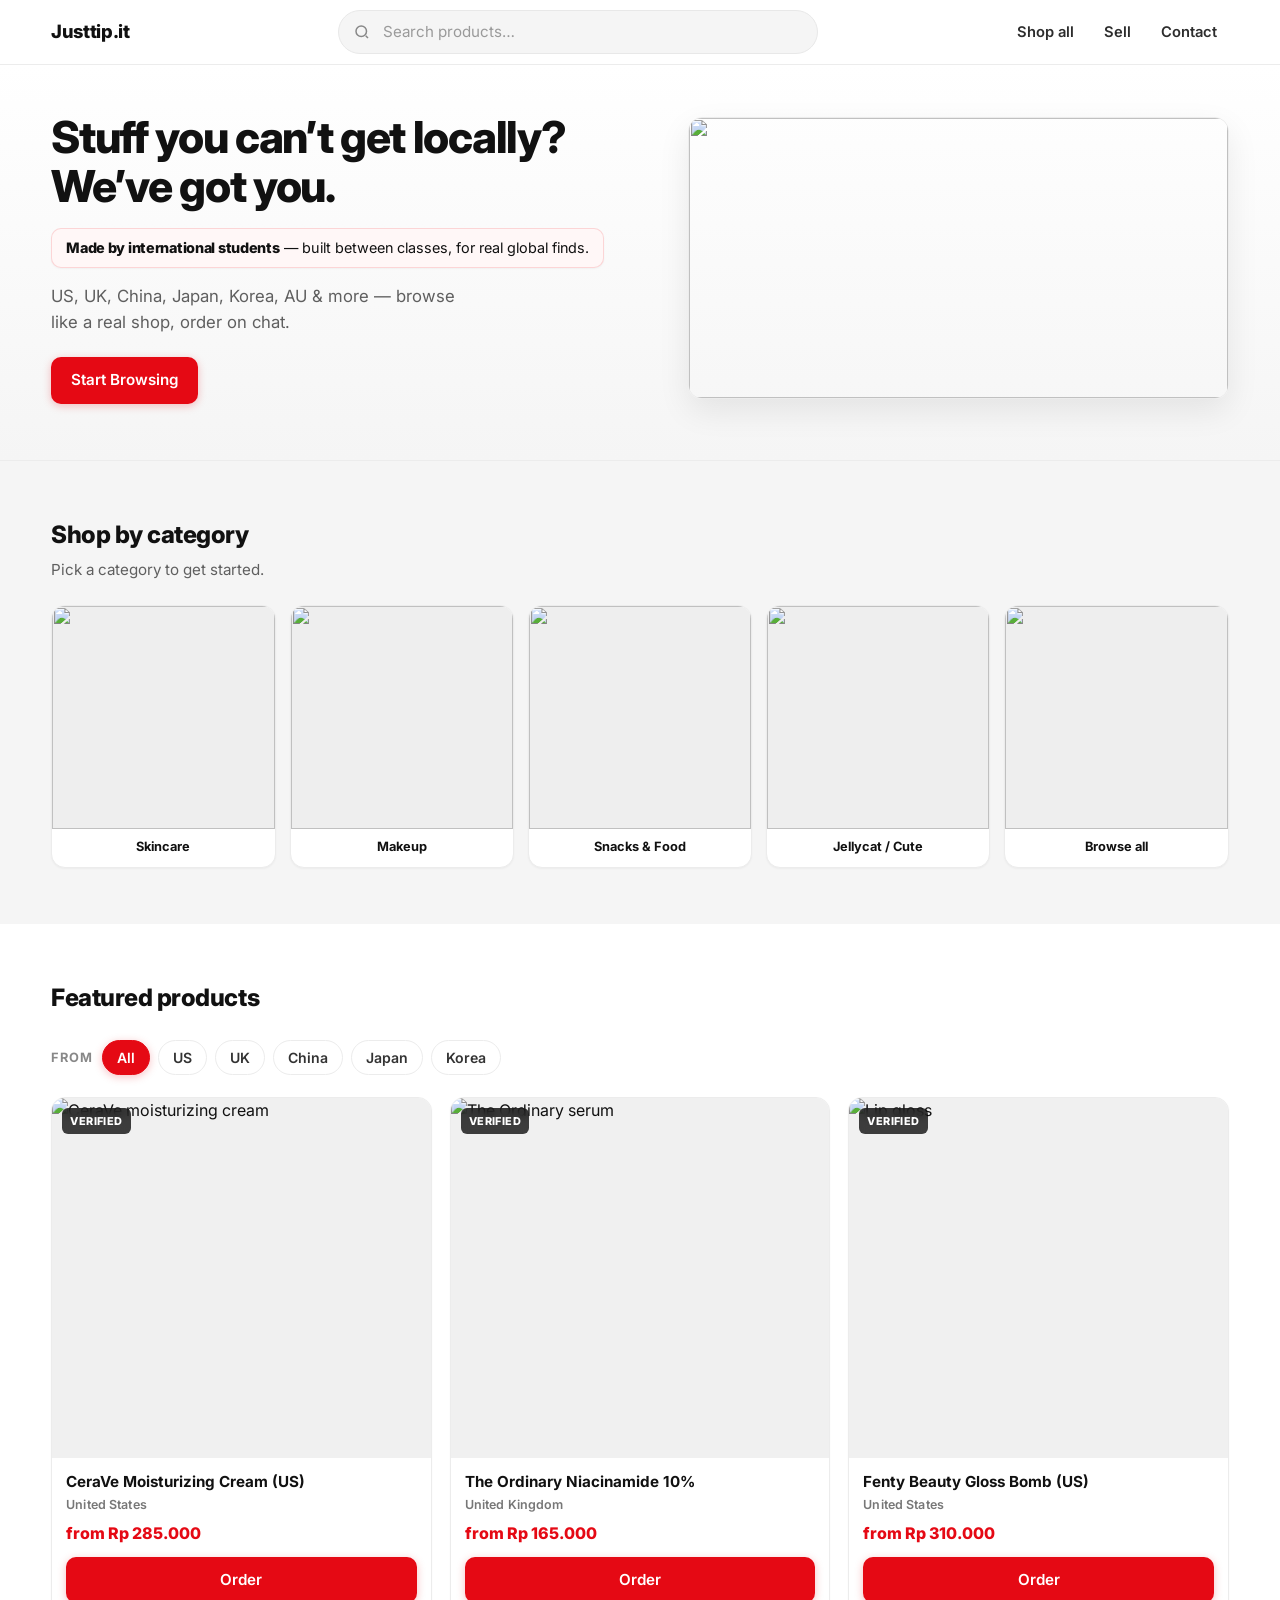
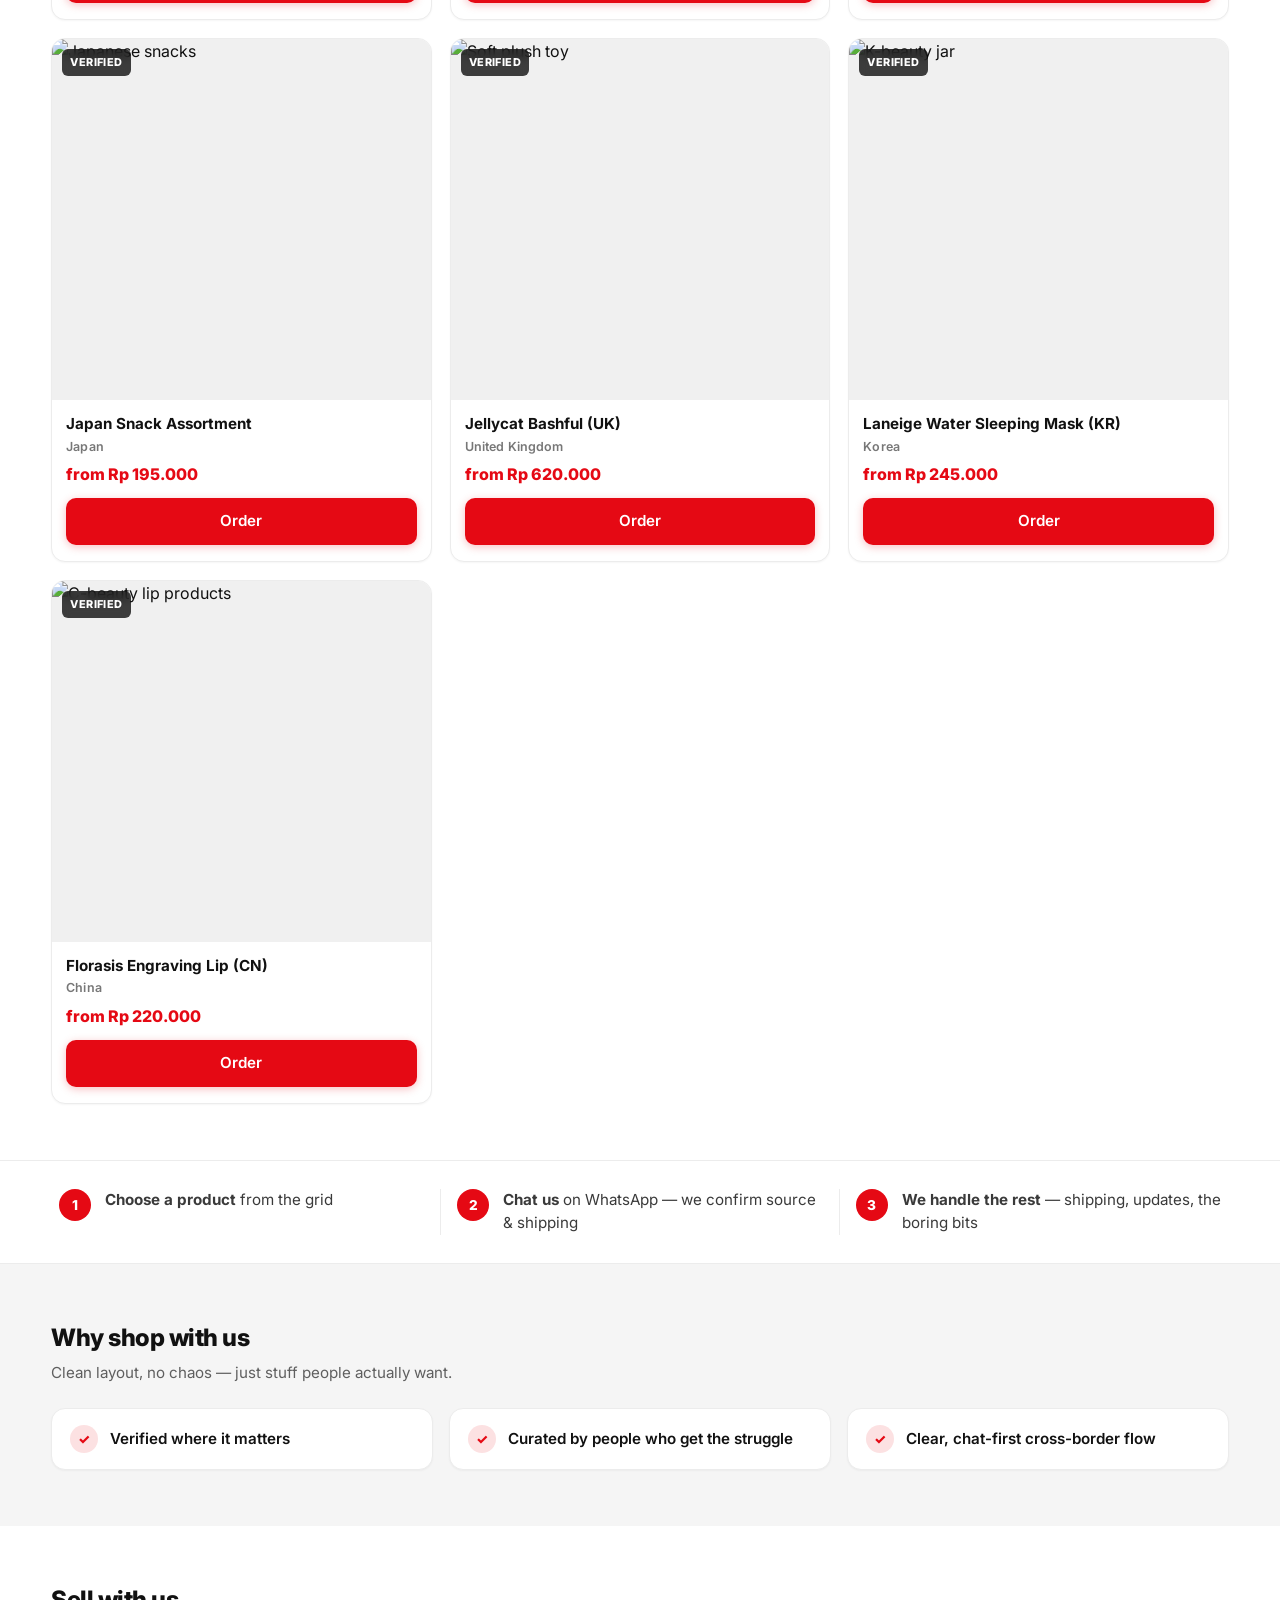
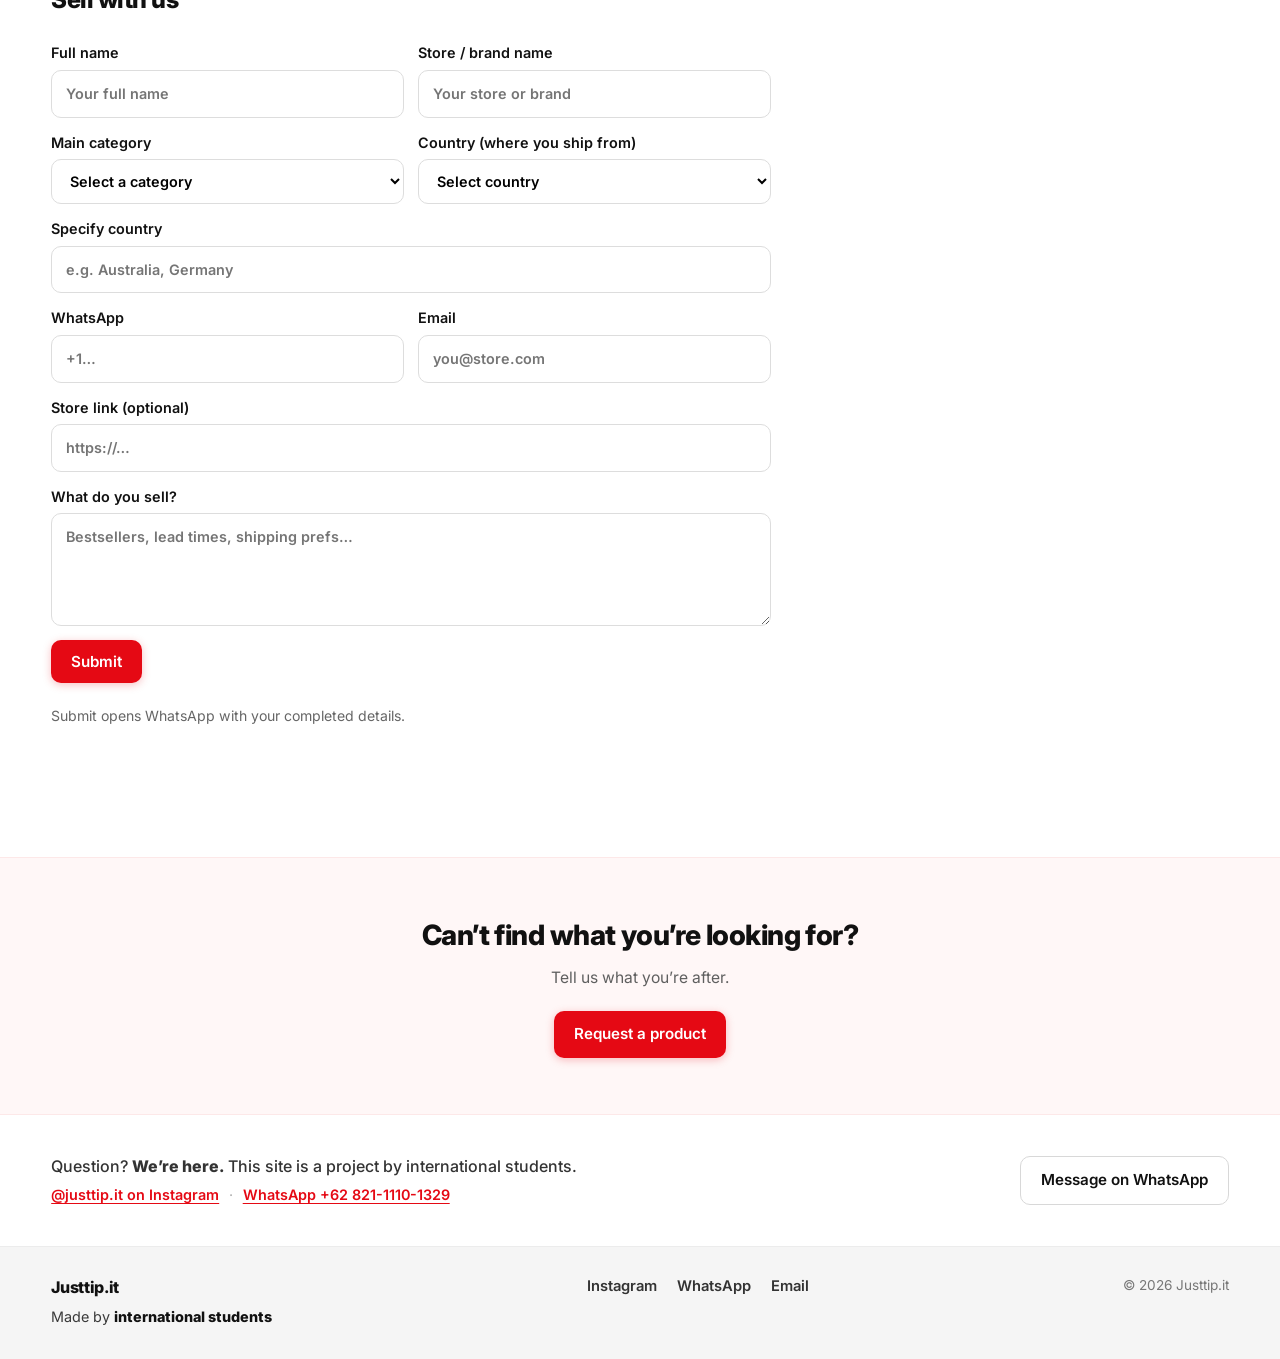
==== commit 5075cb4a: "Sell form: submit opens WhatsApp with full application details Made-with: Cursor" ====
--- a/index.html
+++ b/index.html
@@ -472,7 +472,7 @@
             </label>
             <div class="full-width seller-form-footer">
               <button type="submit" class="btn btn-primary">Submit</button>
-              <p class="form-note">We usually respond within 1–2 business days.</p>
+              <p class="form-note">Submit opens WhatsApp with your completed details.</p>
               <p class="form-success" id="seller-form-success" aria-live="polite"></p>
             </div>
           </form>
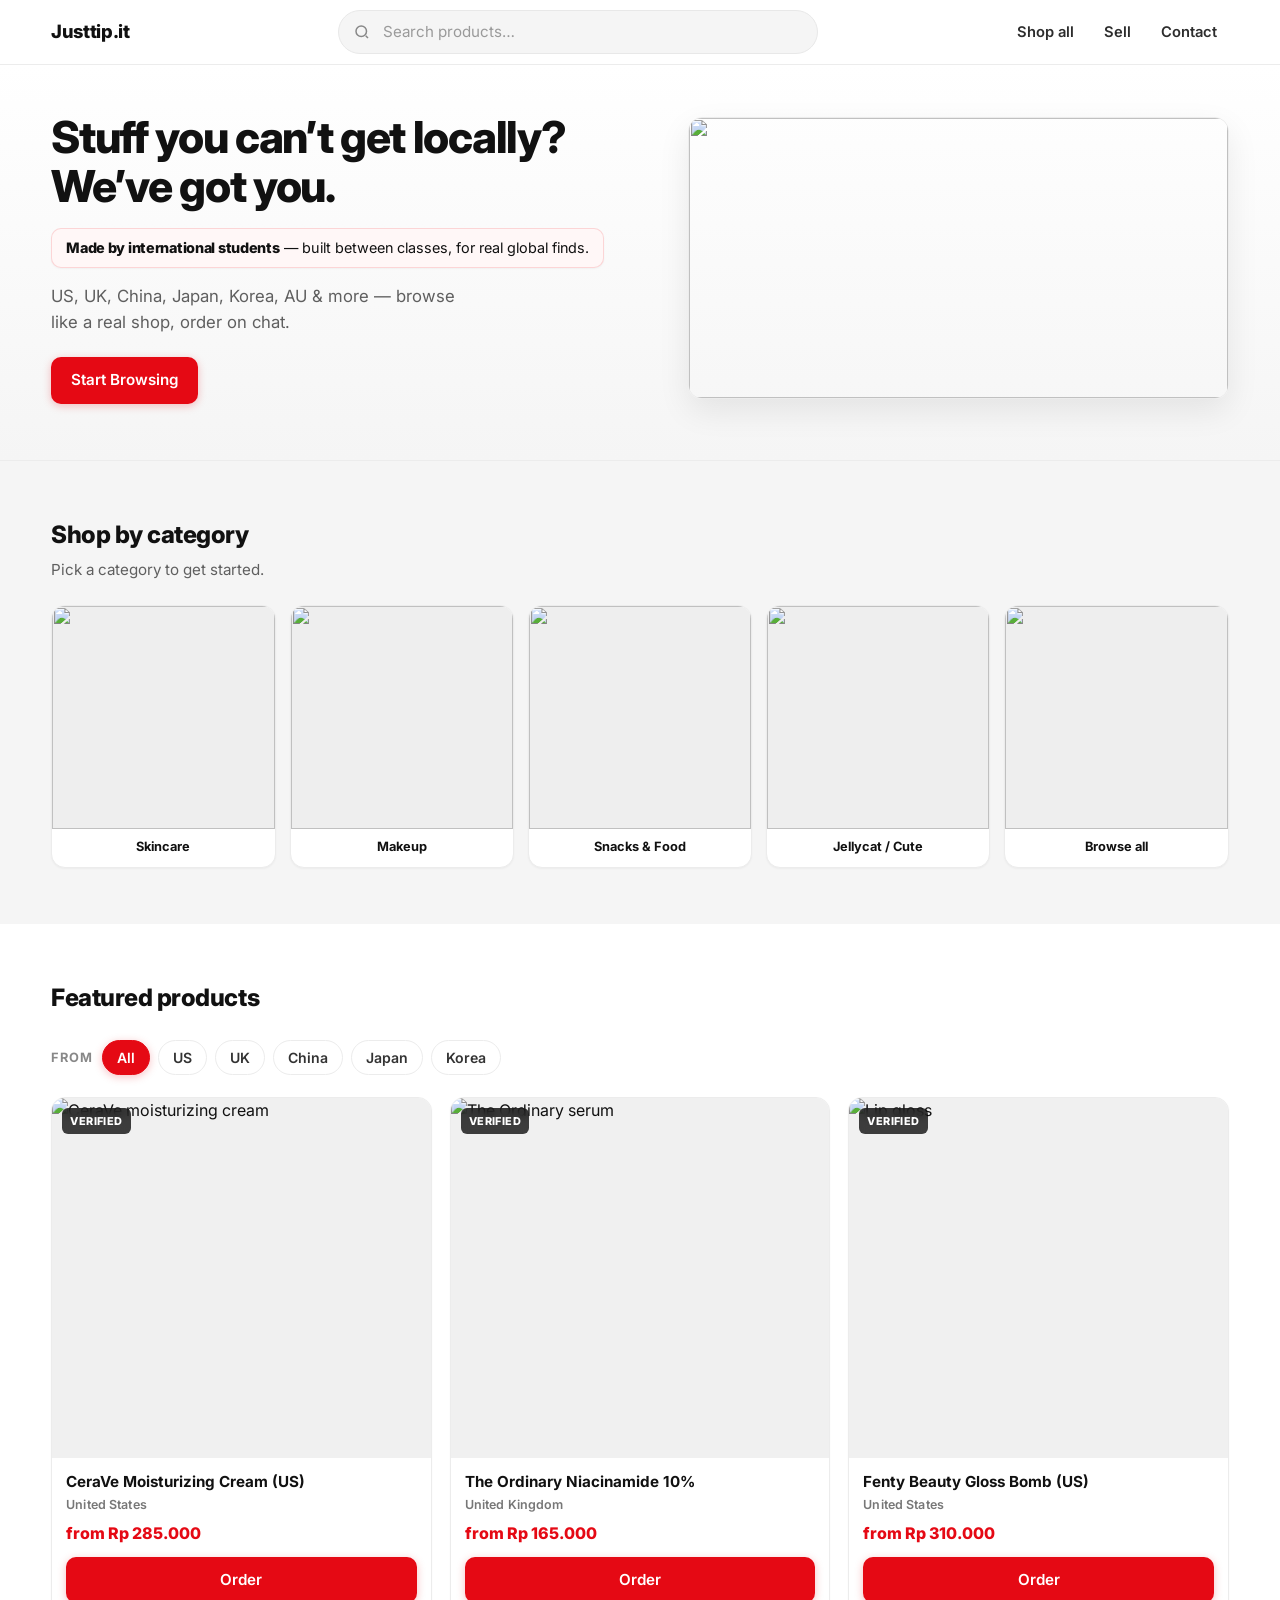
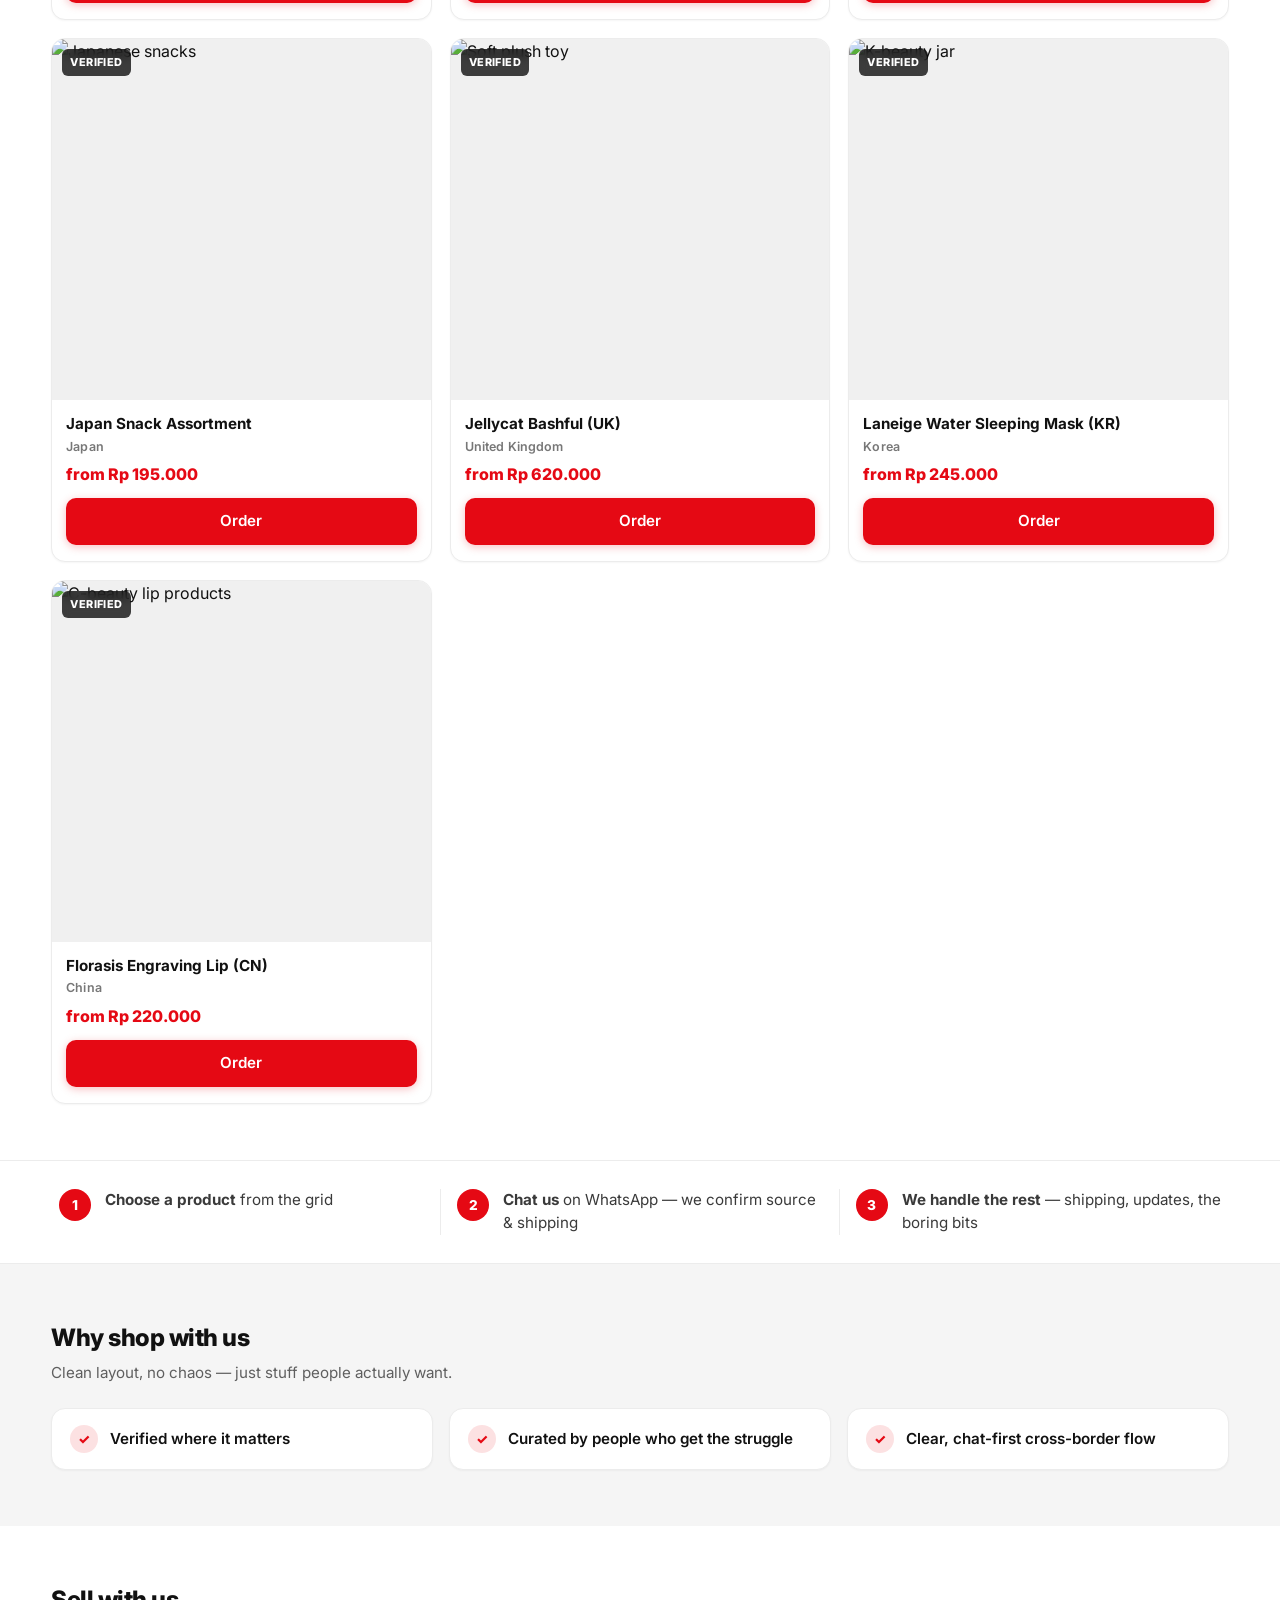
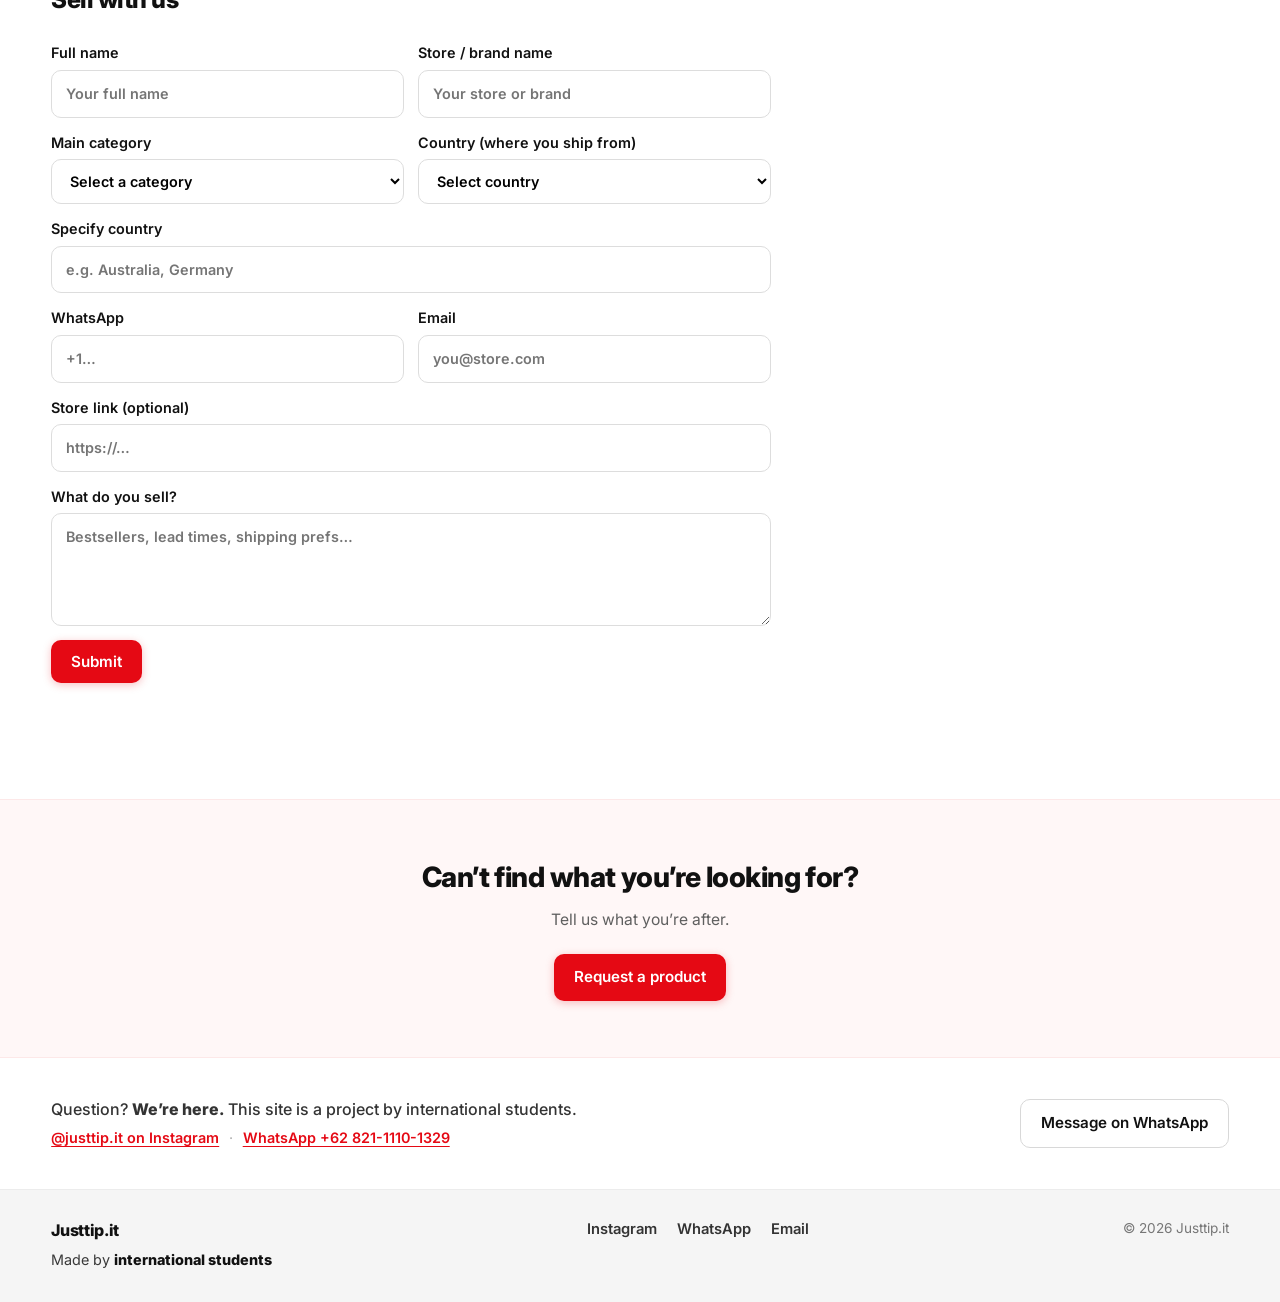
==== commit af17a0b5: "Remove seller form helper note Made-with: Cursor" ====
--- a/index.html
+++ b/index.html
@@ -472,7 +472,6 @@
             </label>
             <div class="full-width seller-form-footer">
               <button type="submit" class="btn btn-primary">Submit</button>
-              <p class="form-note">Submit opens WhatsApp with your completed details.</p>
               <p class="form-success" id="seller-form-success" aria-live="polite"></p>
             </div>
           </form>
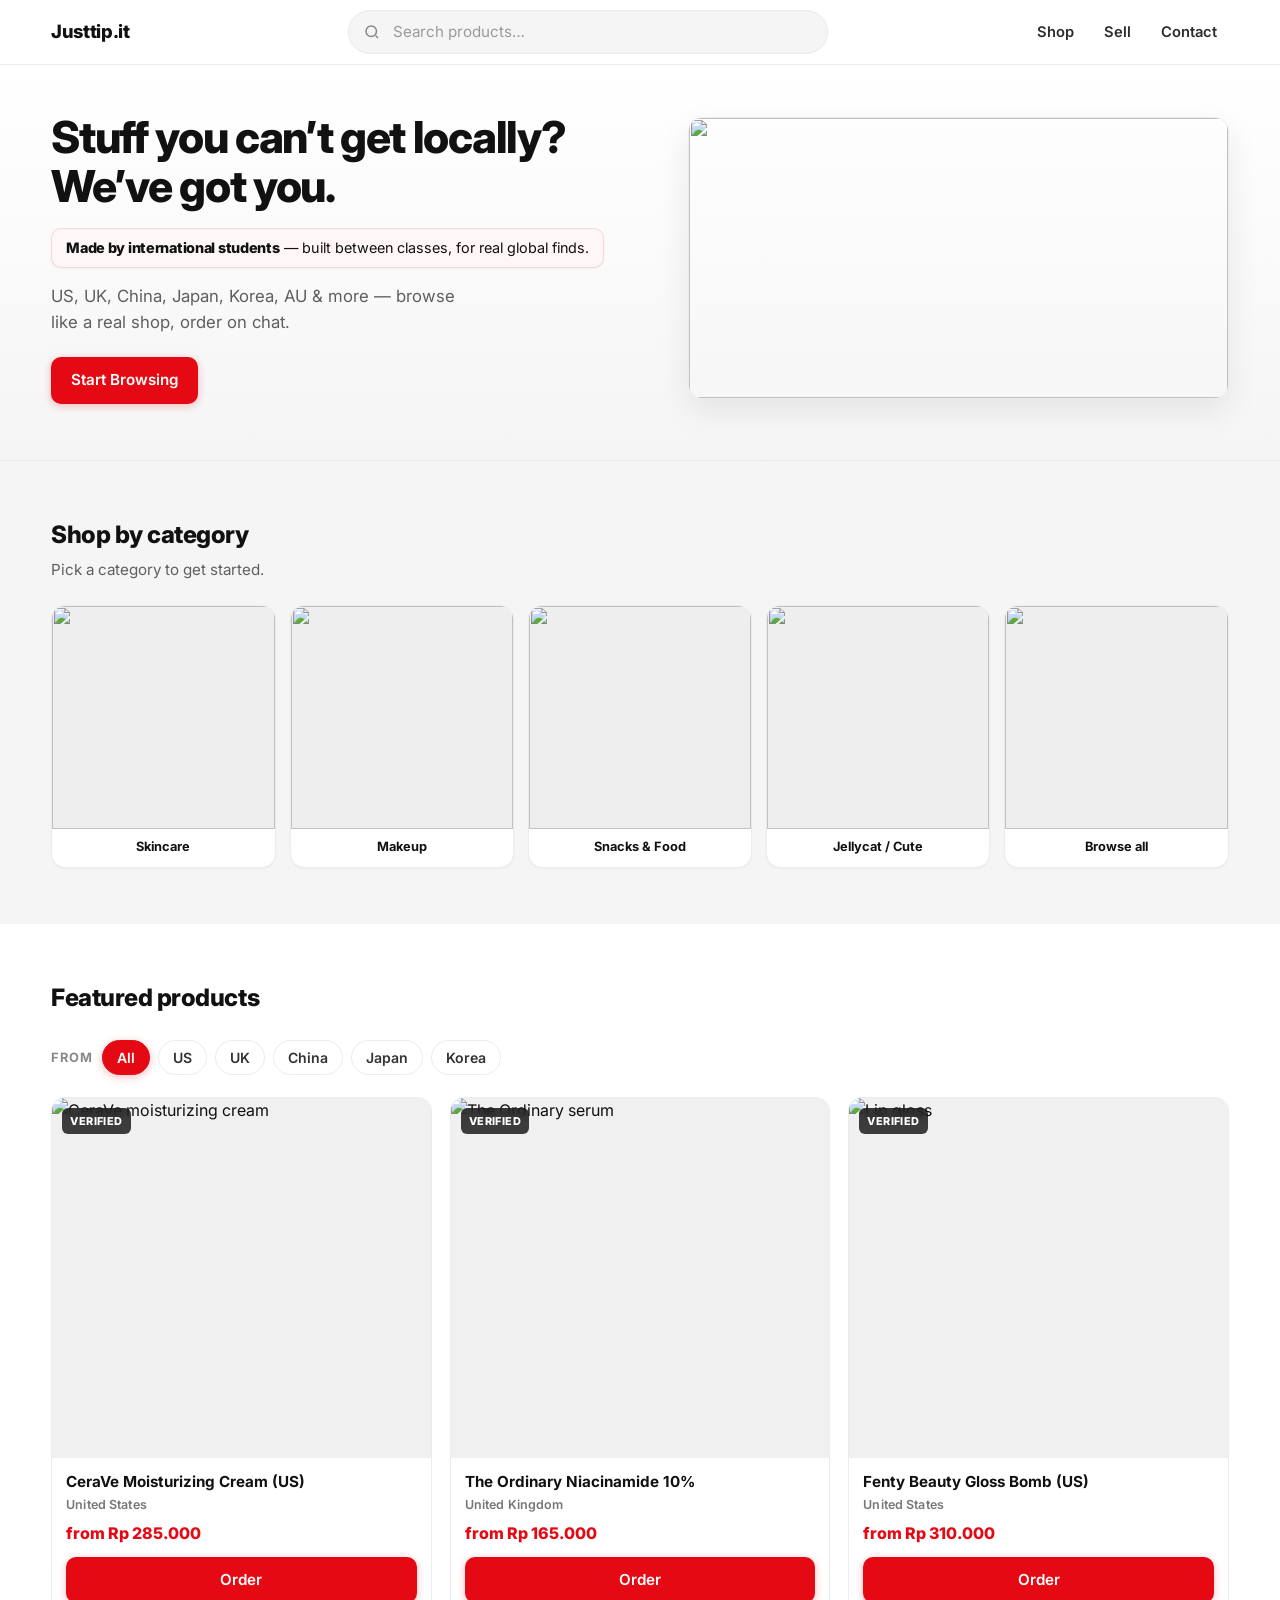
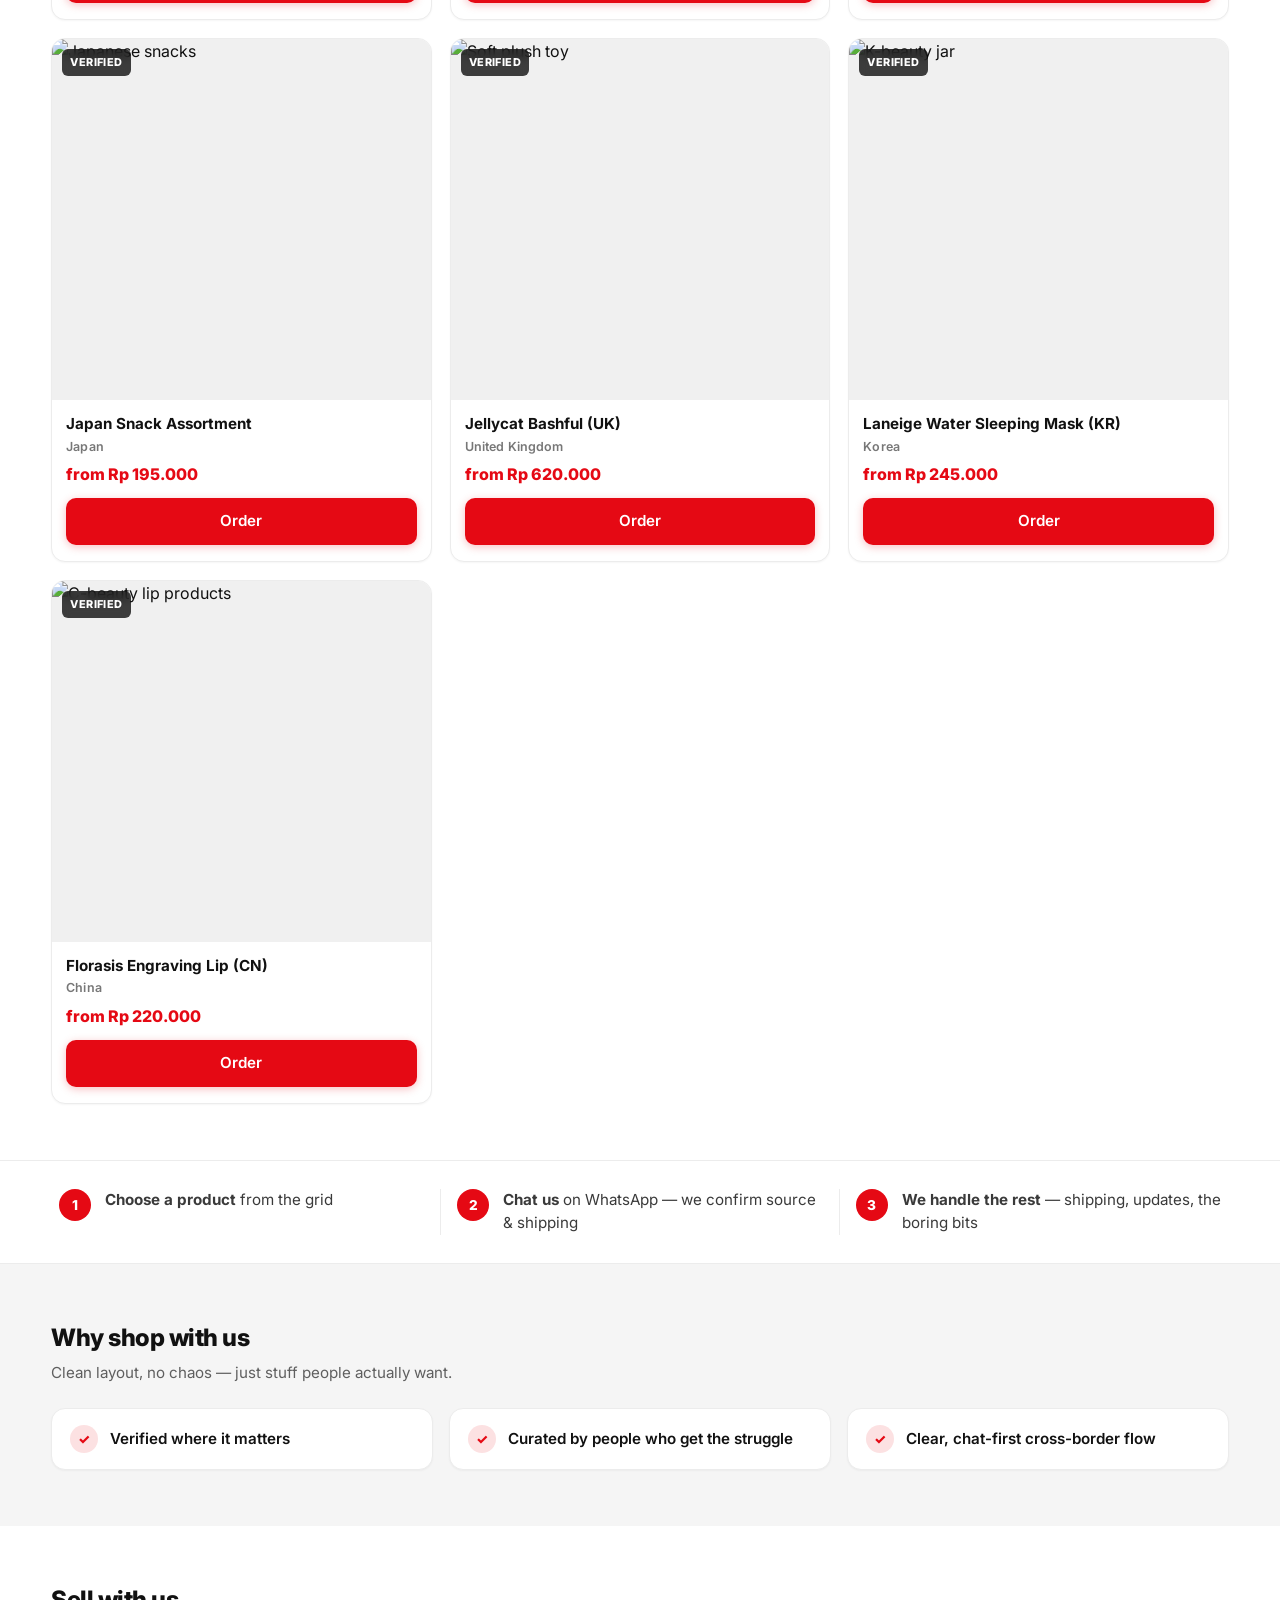
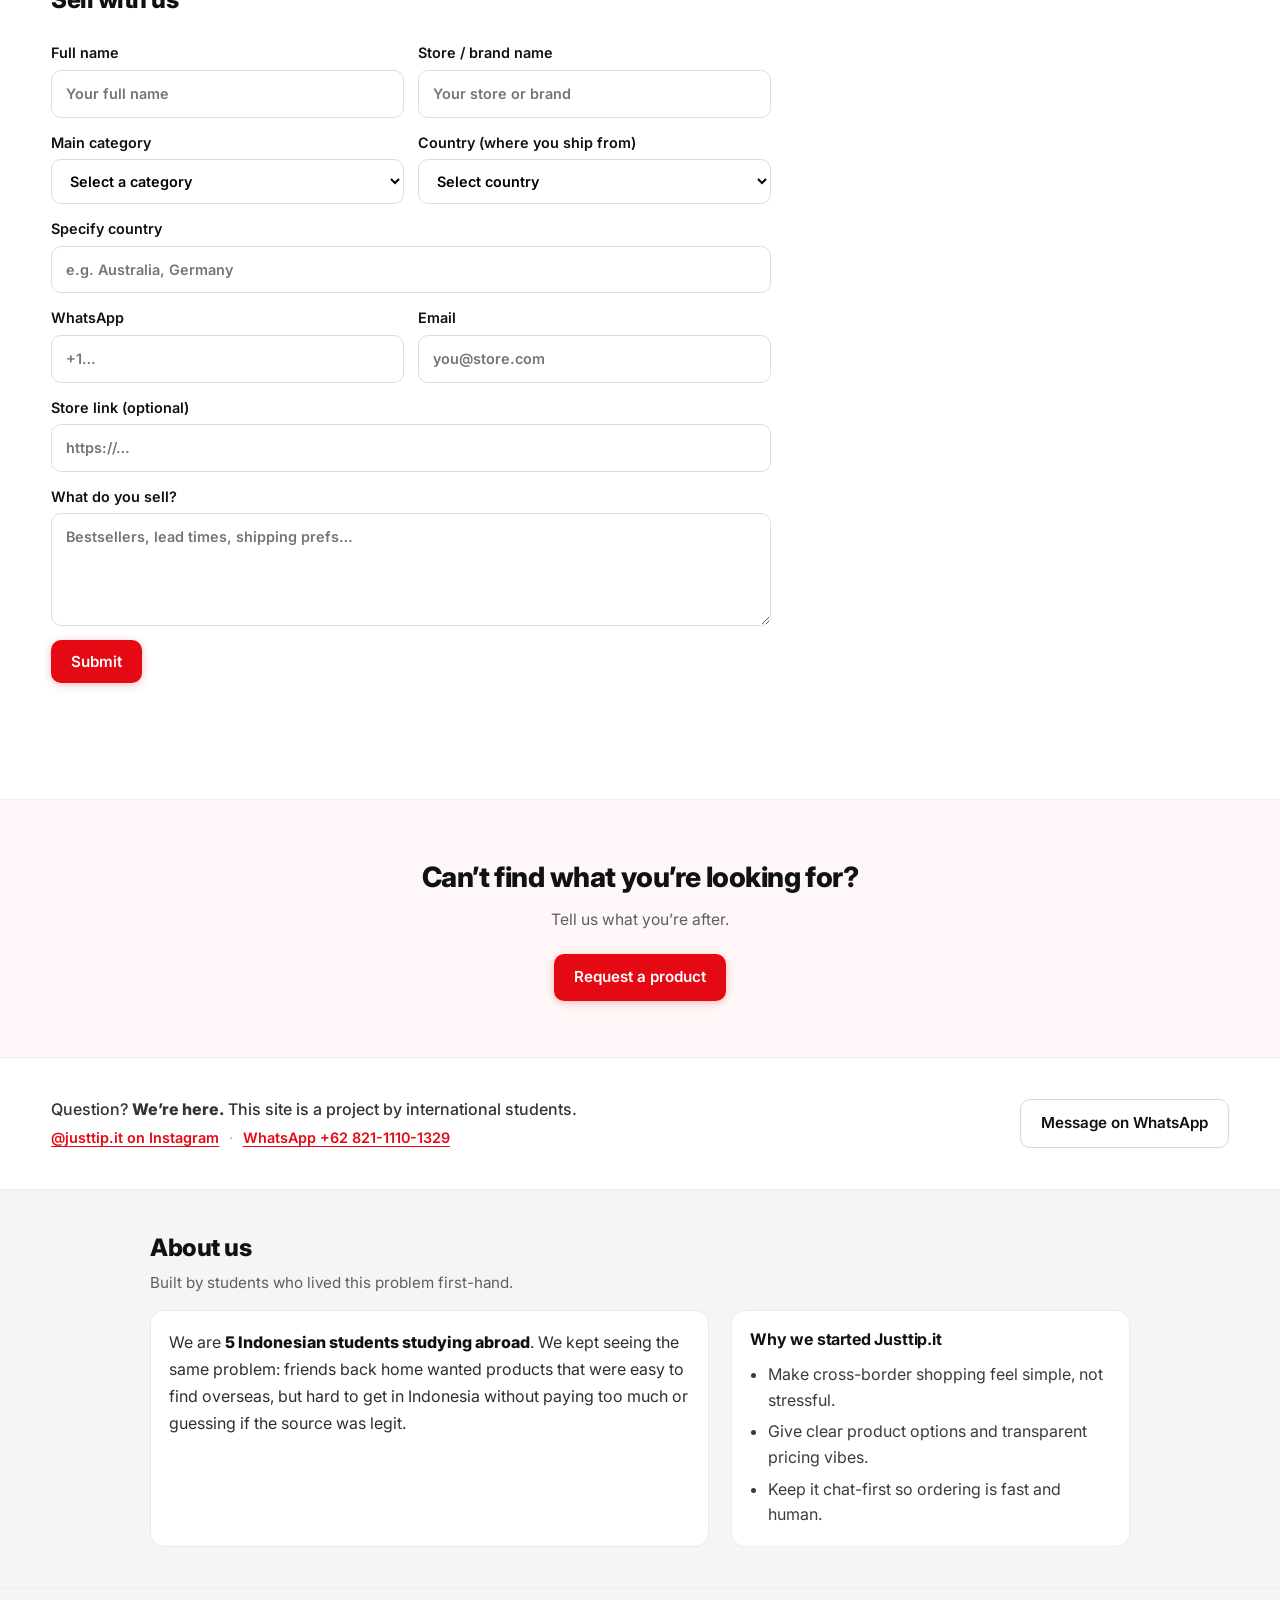
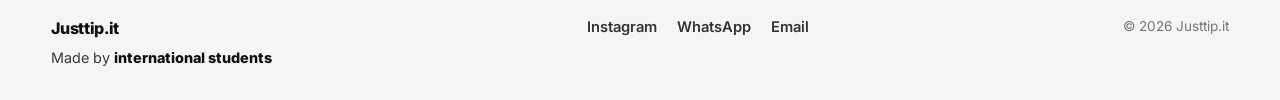
==== commit 28ab6c78: "Add a bottom About section and refine navigation copy. This integrates the international-student sto" ====
--- a/index.html
+++ b/index.html
@@ -39,7 +39,7 @@
         </div>
 
         <div class="header-actions">
-          <a class="header-link" href="./shop.html">Shop all</a>
+          <a class="header-link" href="./shop.html">Shop</a>
           <a class="header-link" href="#sell">Sell</a>
           <a class="header-link" href="#contact">Contact</a>
         </div>
@@ -515,6 +515,30 @@
           </a>
         </div>
       </section>
+
+      <section id="about" class="section section--gray section--compact about-section fade-in" aria-labelledby="about-heading">
+        <div class="container about-story">
+          <div class="section-head">
+            <h2 id="about-heading">About us</h2>
+            <p class="section-head__sub">Built by students who lived this problem first-hand.</p>
+          </div>
+          <div class="about-story__grid">
+            <p class="about-story__lead">
+              We are <strong>5 Indonesian students studying abroad</strong>. We kept seeing the same problem:
+              friends back home wanted products that were easy to find overseas, but hard to get in Indonesia
+              without paying too much or guessing if the source was legit.
+            </p>
+            <div class="about-story__card">
+              <h3>Why we started Justtip.it</h3>
+              <ul>
+                <li>Make cross-border shopping feel simple, not stressful.</li>
+                <li>Give clear product options and transparent pricing vibes.</li>
+                <li>Keep it chat-first so ordering is fast and human.</li>
+              </ul>
+            </div>
+          </div>
+        </div>
+      </section>
     </main>
 
     <footer class="footer">
--- a/styles.css
+++ b/styles.css
@@ -255,6 +255,79 @@
   color: var(--muted);
 }
 
+/* --- About story --- */
+.about-section {
+  border-top: 1px solid var(--border);
+}
+
+.about-story {
+  max-width: 980px;
+}
+
+.about-story .section-head {
+  margin-bottom: 16px;
+}
+
+.about-story__grid {
+  display: grid;
+  gap: 16px;
+}
+
+@media (min-width: 860px) {
+  .about-story__grid {
+    grid-template-columns: 1.4fr 1fr;
+    gap: 22px;
+    align-items: start;
+  }
+}
+
+.about-story__lead {
+  margin: 0;
+  padding: 18px;
+  border: 1px solid #e9e9e9;
+  border-radius: var(--radius);
+  background: #ffffff;
+  color: #2f2f2f;
+  line-height: 1.68;
+}
+
+.about-story__lead strong {
+  color: var(--text);
+  font-weight: 800;
+}
+
+.about-story__card {
+  padding: 18px;
+  border: 1px solid #ececec;
+  border-radius: var(--radius);
+  background: #ffffff;
+}
+
+.about-story__card h3 {
+  margin: 0;
+  font-size: 1rem;
+  line-height: 1.3;
+  letter-spacing: -0.01em;
+}
+
+.about-story__card ul {
+  margin: 12px 0 0;
+  padding-left: 18px;
+  color: #3b3b3b;
+  line-height: 1.6;
+}
+
+@media (min-width: 860px) {
+  .about-story__lead,
+  .about-story__card {
+    min-height: 100%;
+  }
+}
+
+.about-story__card li + li {
+  margin-top: 6px;
+}
+
 /* --- Category rail (horizontal scroll) --- */
 .category-rail {
   display: flex;
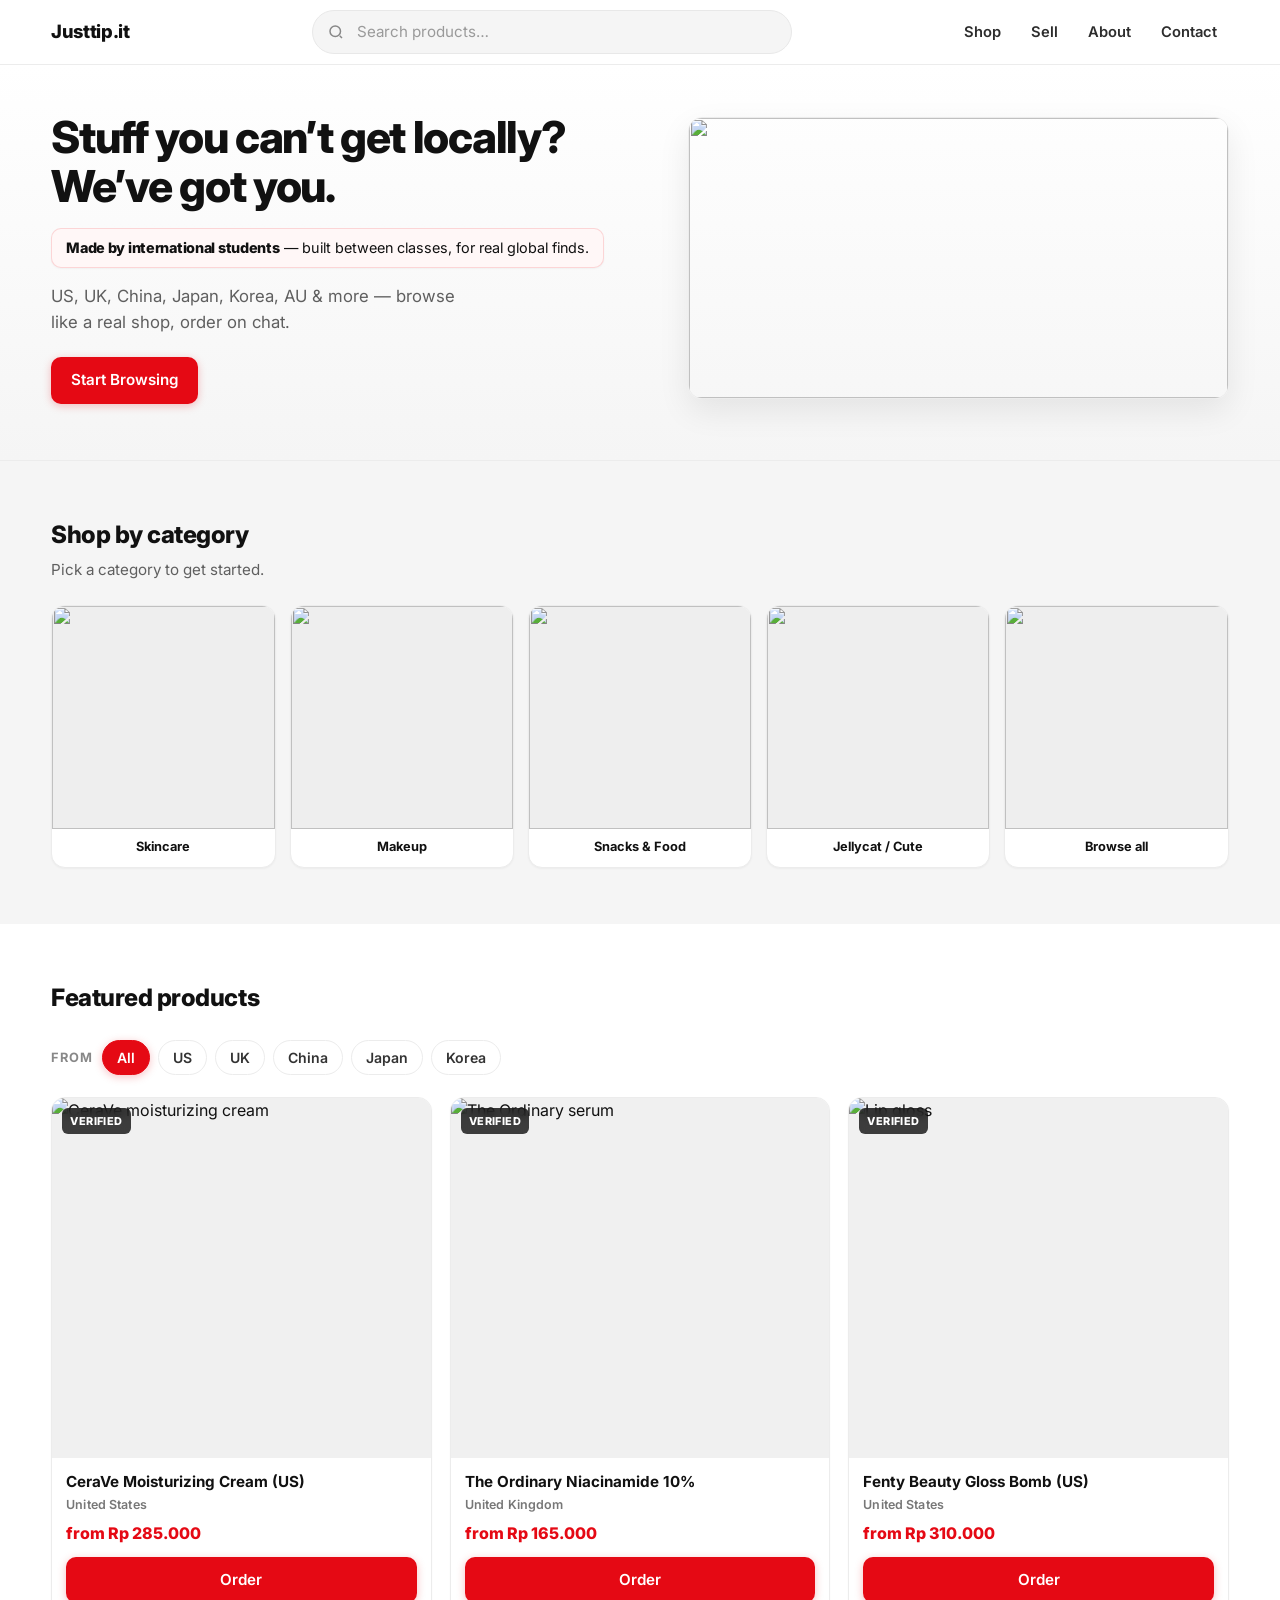
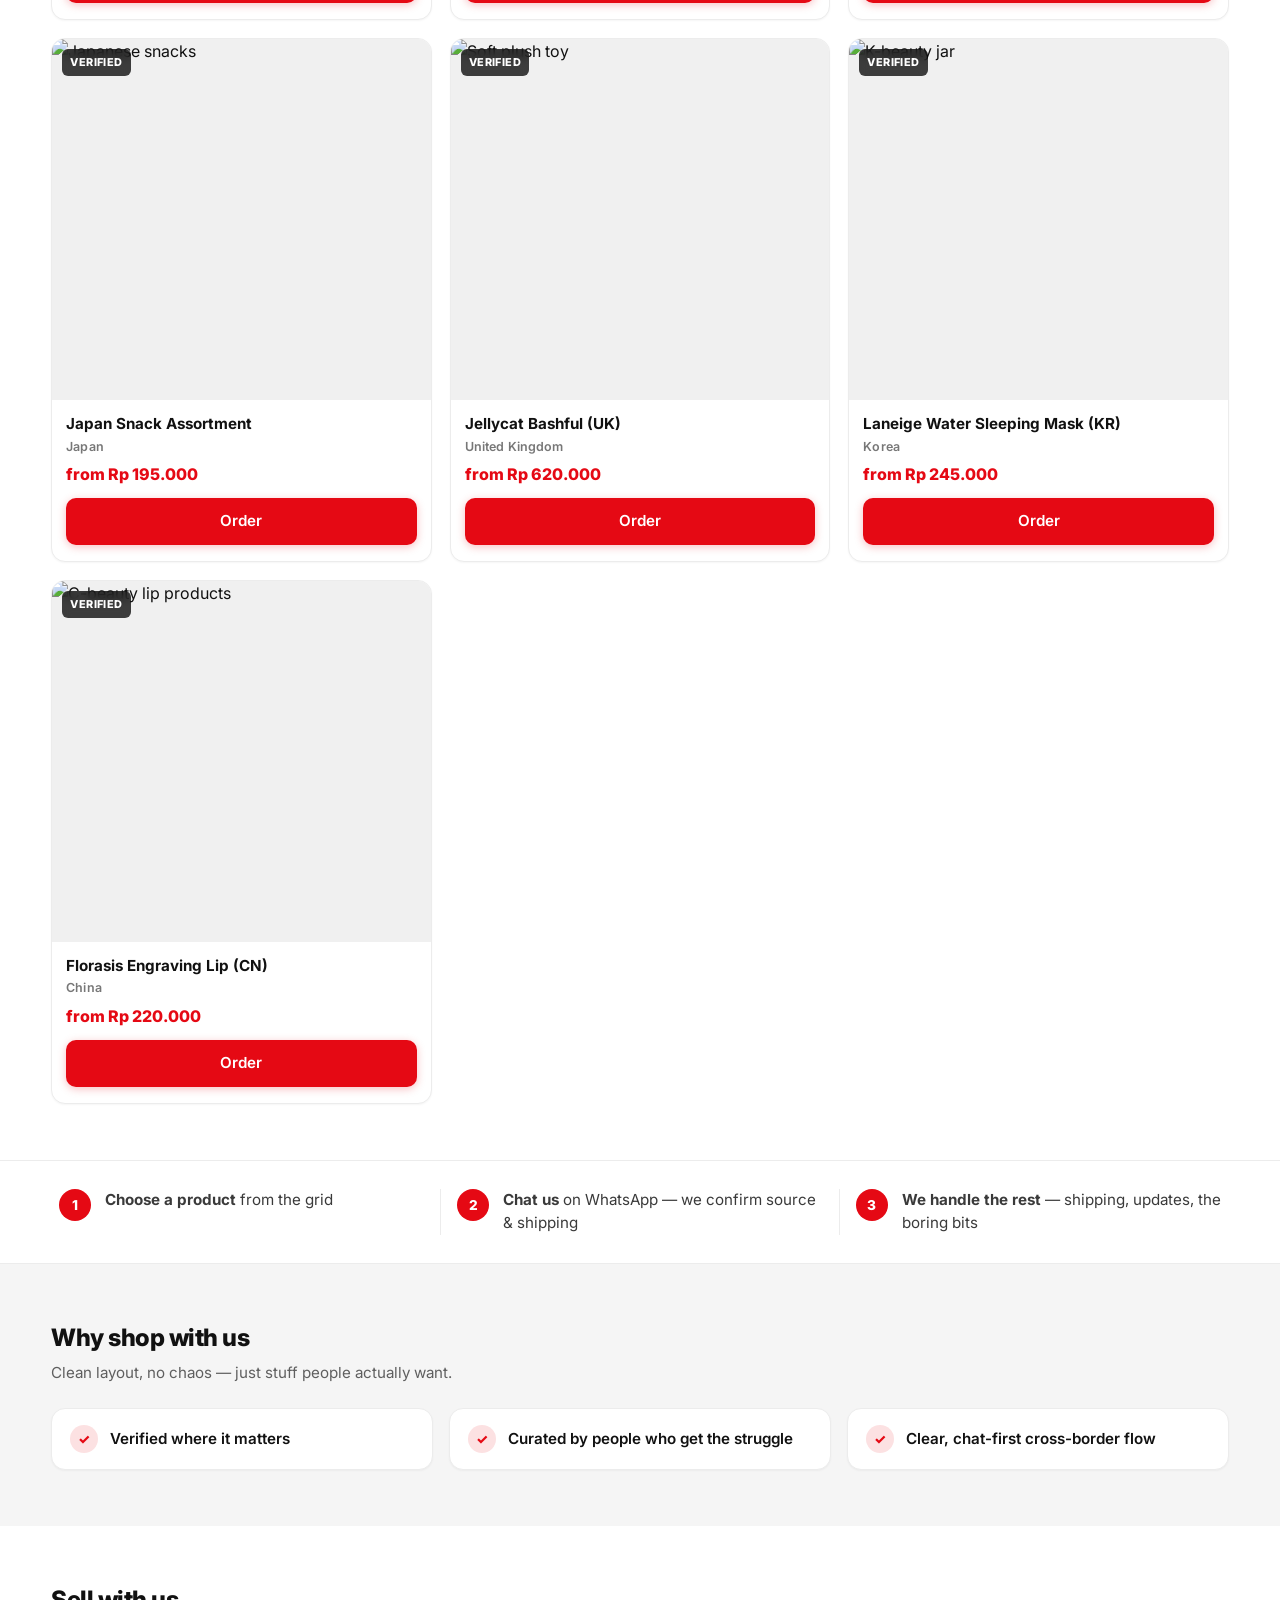
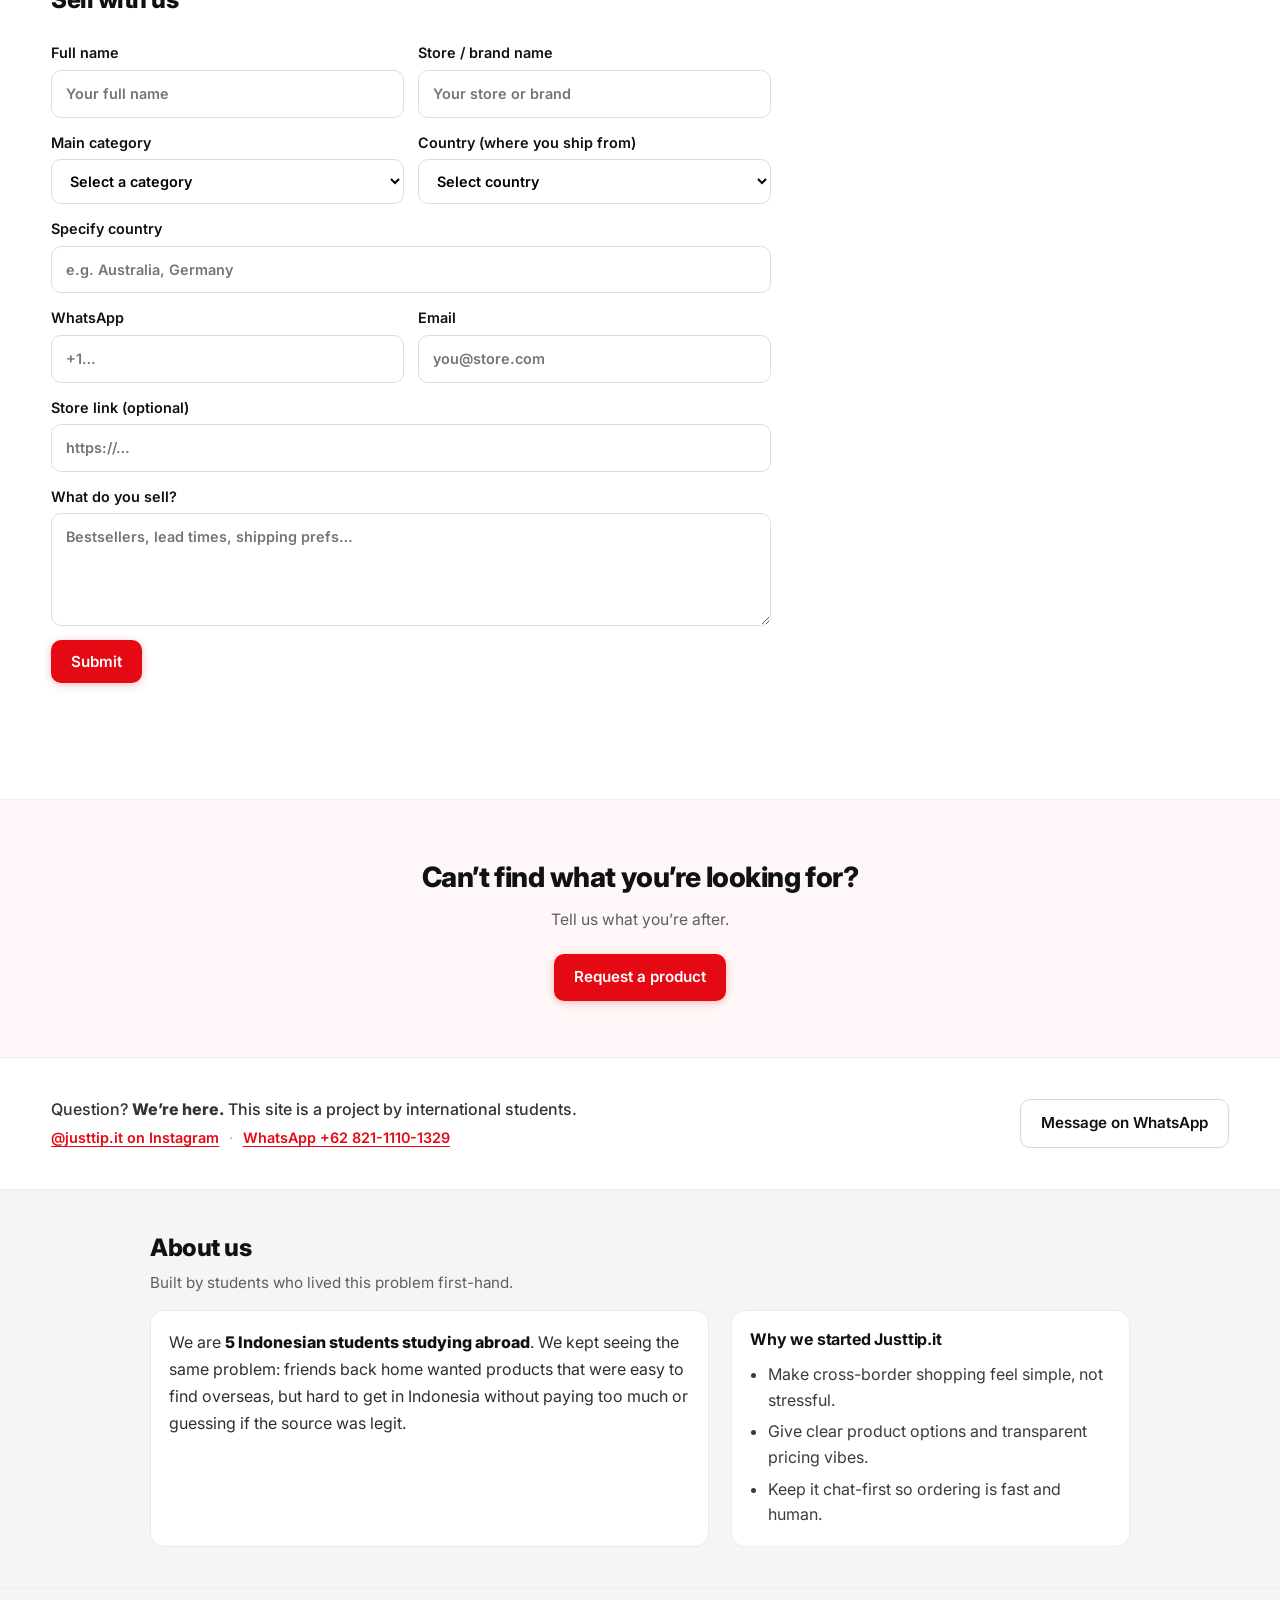
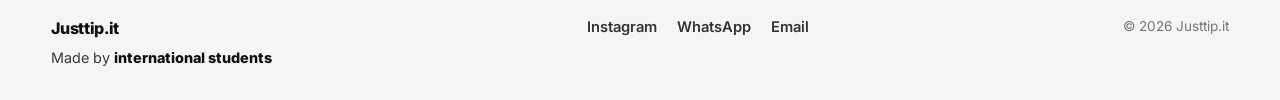
==== commit 1bc44c3c: "Improve homepage navigation and search behavior. Add an About anchor in the top header and make Ente" ====
--- a/index.html
+++ b/index.html
@@ -41,6 +41,7 @@
         <div class="header-actions">
           <a class="header-link" href="./shop.html">Shop</a>
           <a class="header-link" href="#sell">Sell</a>
+          <a class="header-link" href="#about">About</a>
           <a class="header-link" href="#contact">Contact</a>
         </div>
       </div>
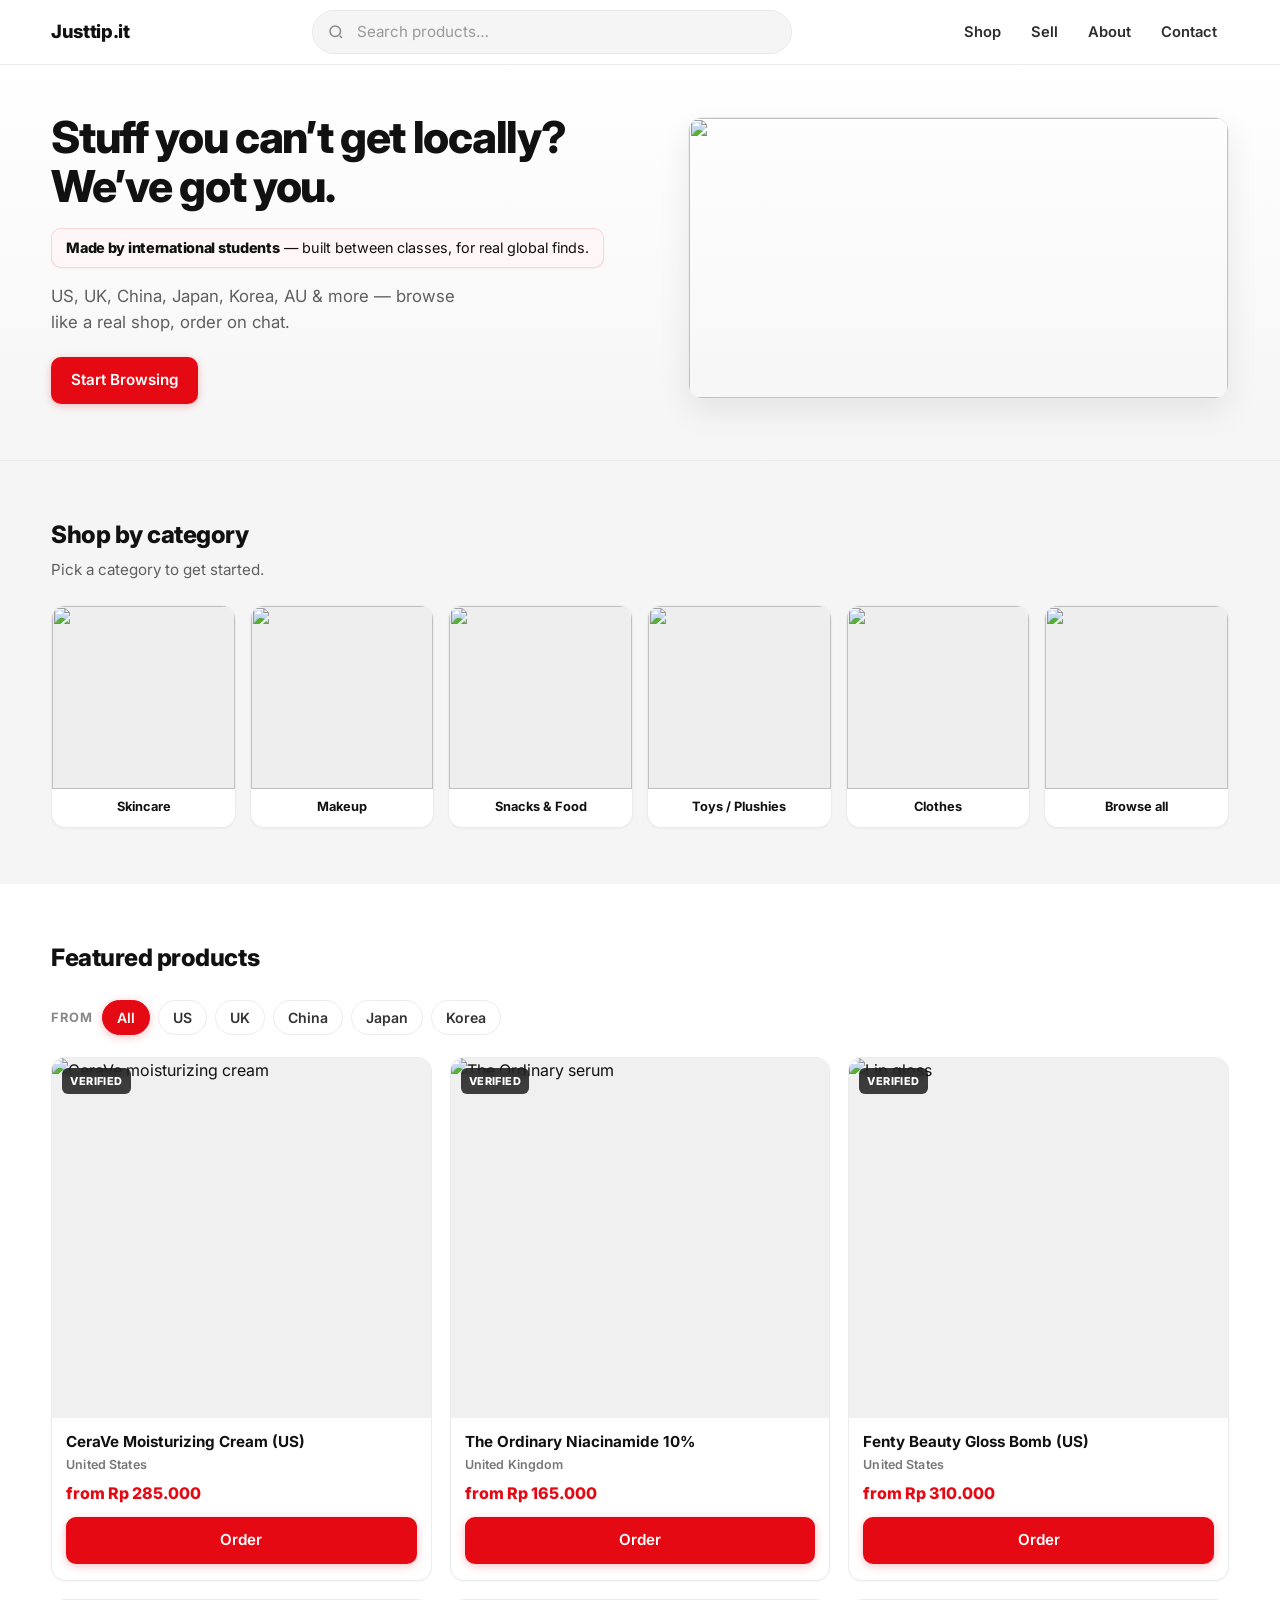
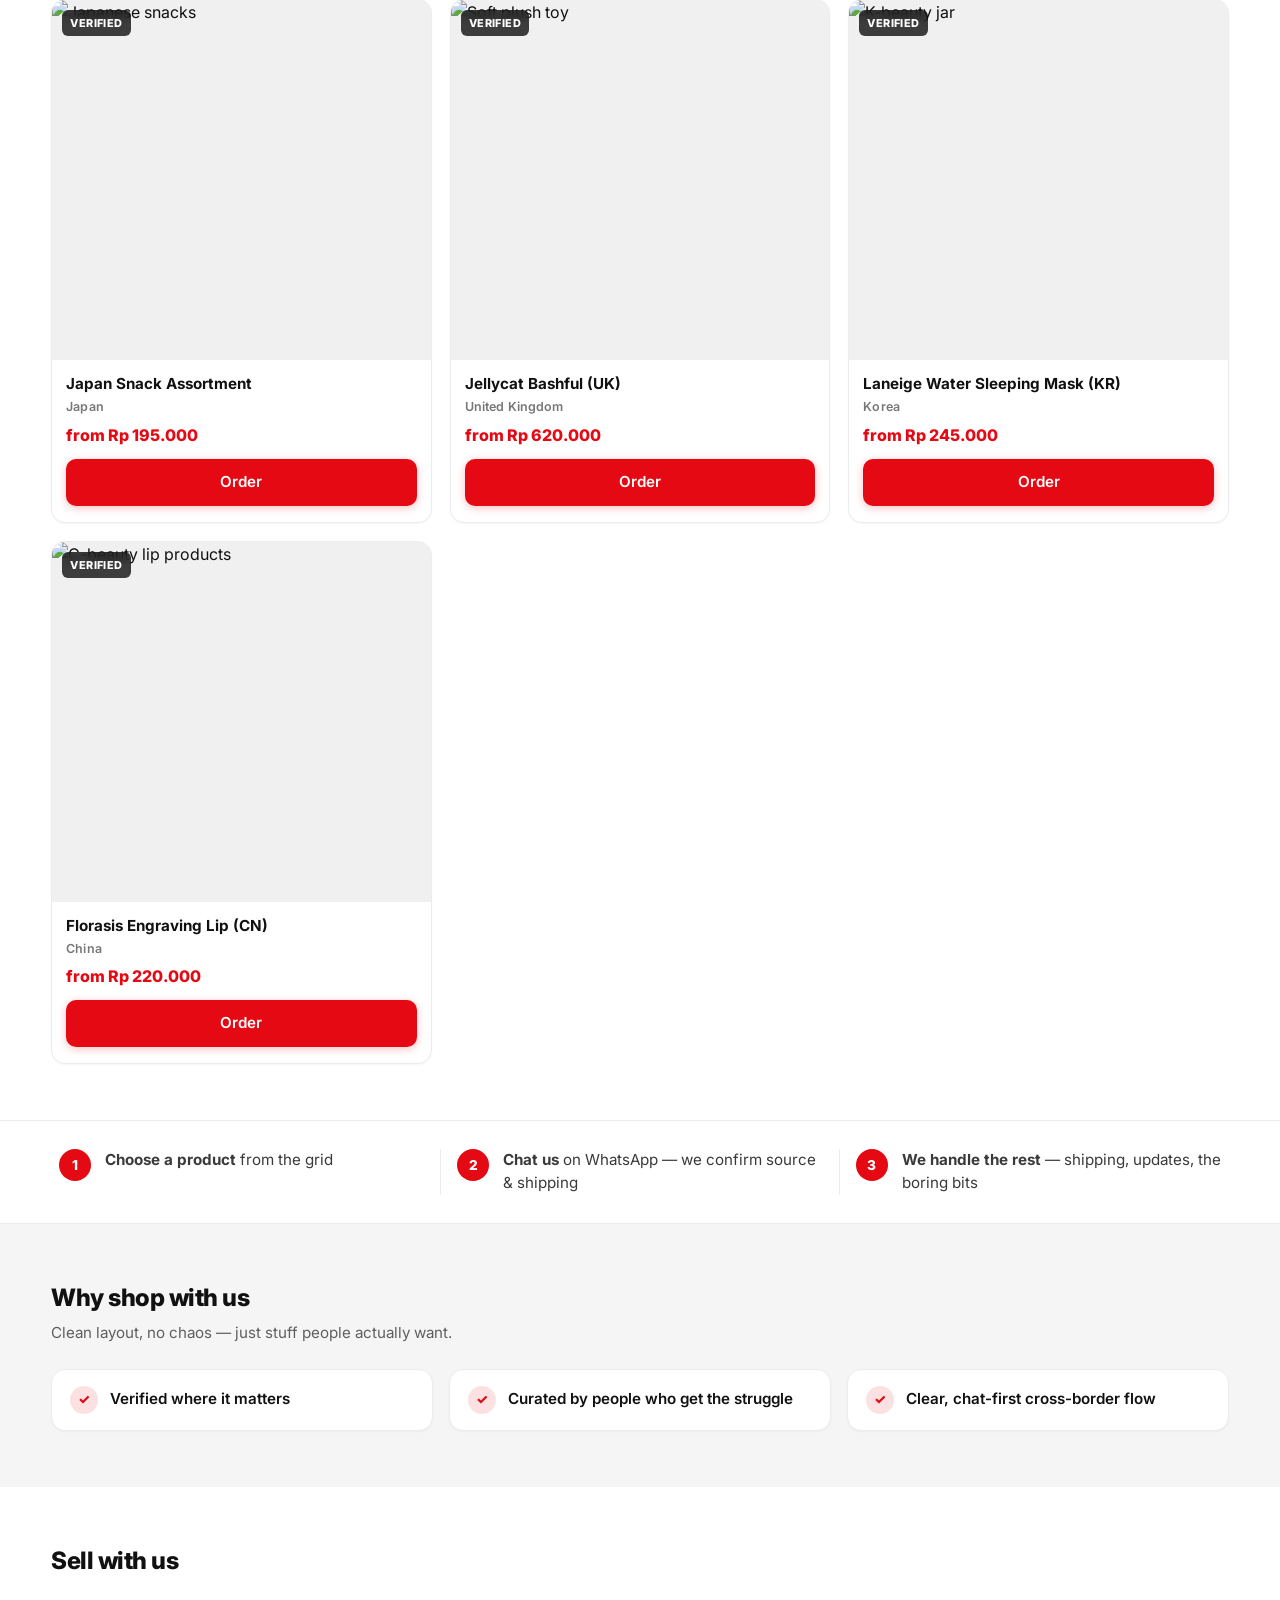
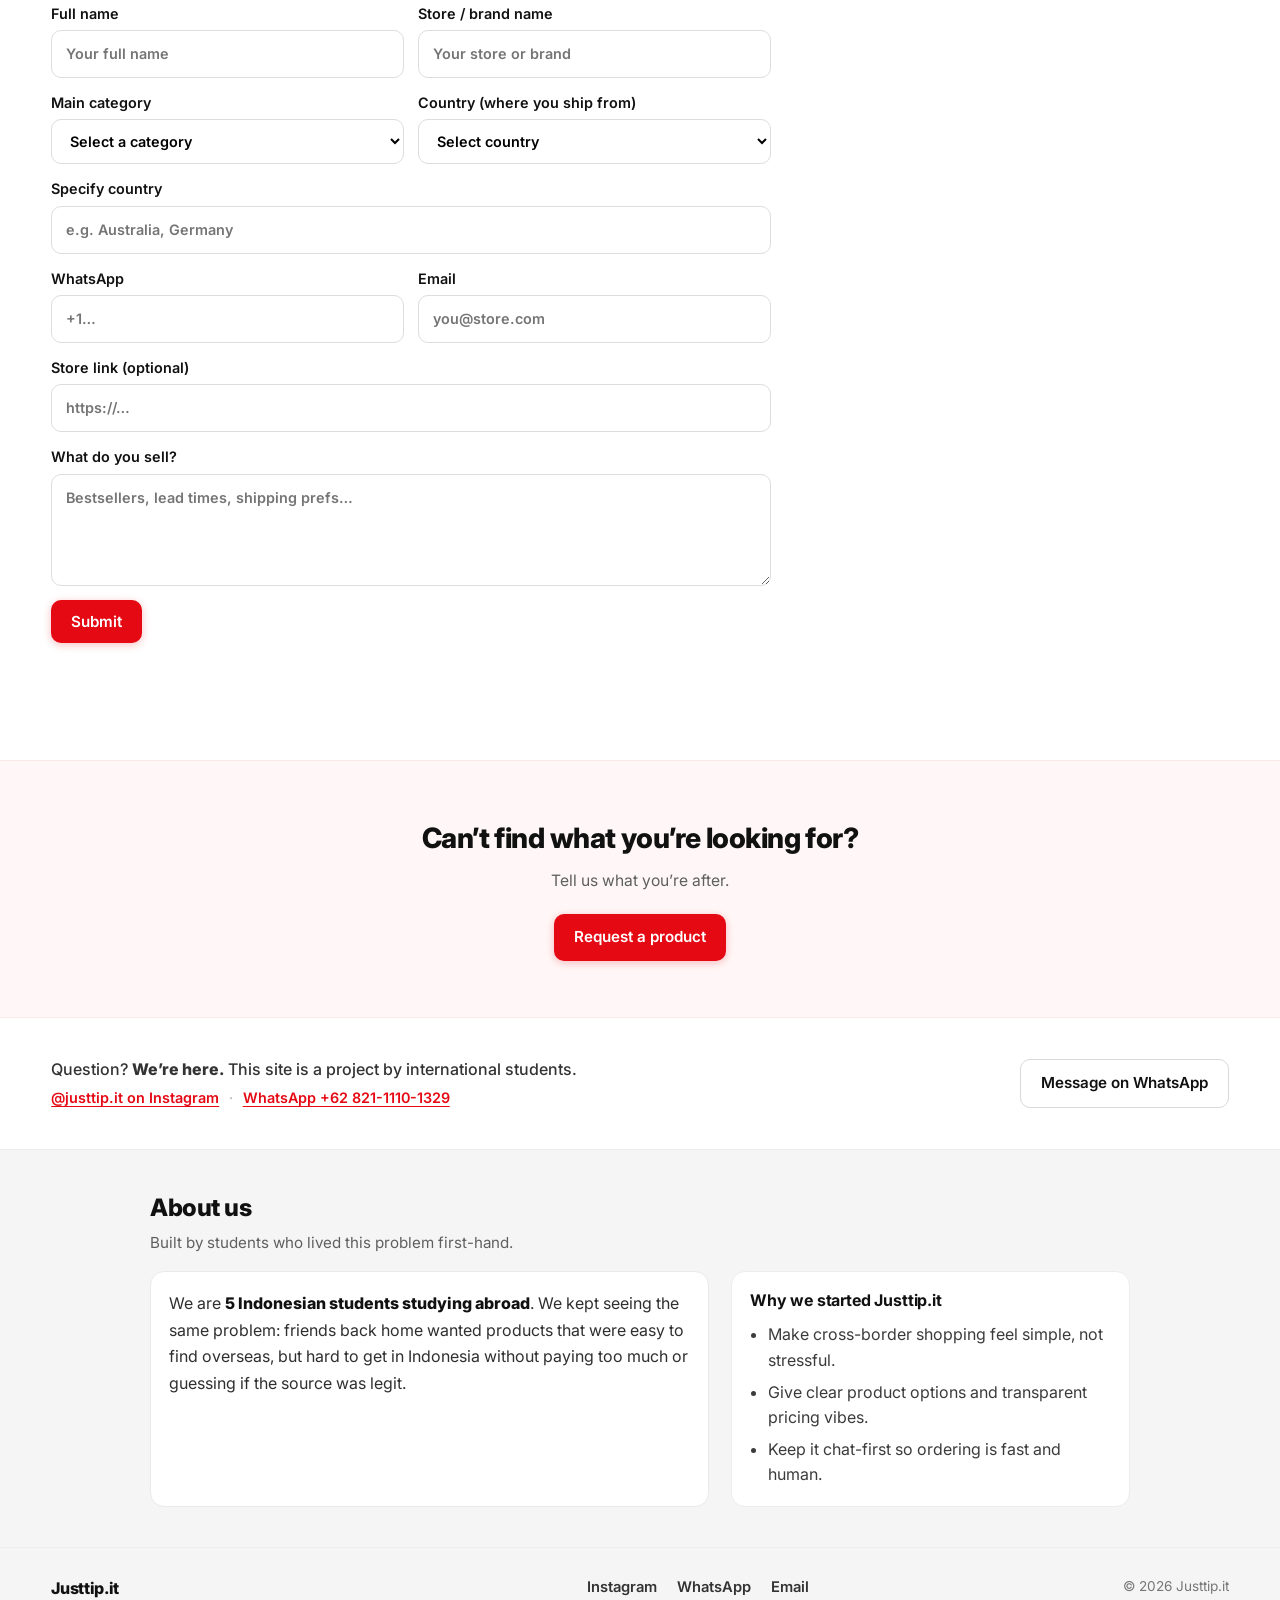
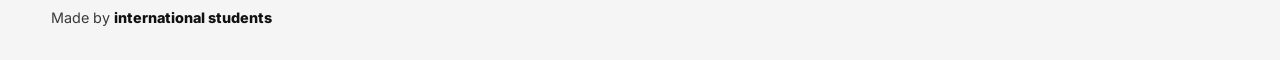
==== commit 7ad56eac: "Add smoother shop navigation and expand category options. This adds a gentle transition when opening" ====
--- a/index.html
+++ b/index.html
@@ -112,7 +112,16 @@
                   alt=""
                 />
               </div>
-              <span class="category-card__label">Jellycat / Cute</span>
+              <span class="category-card__label">Toys / Plushies</span>
+            </a>
+            <a href="./shop.html?cat=clothes" class="category-card" role="listitem">
+              <div class="category-card__image">
+                <img
+                  src="https://images.unsplash.com/photo-1521572163474-6864f9cf17ab?auto=format&fit=crop&w=400&q=80"
+                  alt=""
+                />
+              </div>
+              <span class="category-card__label">Clothes</span>
             </a>
             <a href="./shop.html" class="category-card" role="listitem">
               <div class="category-card__image">
--- a/styles.css
+++ b/styles.css
@@ -27,6 +27,26 @@
   background: #ffffff;
   line-height: 1.5;
   -webkit-font-smoothing: antialiased;
+  transition: opacity 0.17s ease, transform 0.17s ease, filter 0.17s ease;
+  transform-origin: 50% 40%;
+}
+
+body.is-leaving-shop {
+  opacity: 0.92;
+  transform: translateY(3px) scale(0.998);
+  filter: saturate(0.94);
+}
+
+@media (prefers-reduced-motion: reduce) {
+  body {
+    transition: none;
+  }
+
+  body.is-leaving-shop {
+    opacity: 1;
+    transform: none;
+    filter: none;
+  }
 }
 
 img {
@@ -399,7 +419,7 @@
 @media (min-width: 900px) {
   .category-rail {
     display: grid;
-    grid-template-columns: repeat(5, minmax(0, 1fr));
+    grid-template-columns: repeat(6, minmax(0, 1fr));
     overflow: visible;
     padding-bottom: 0;
   }
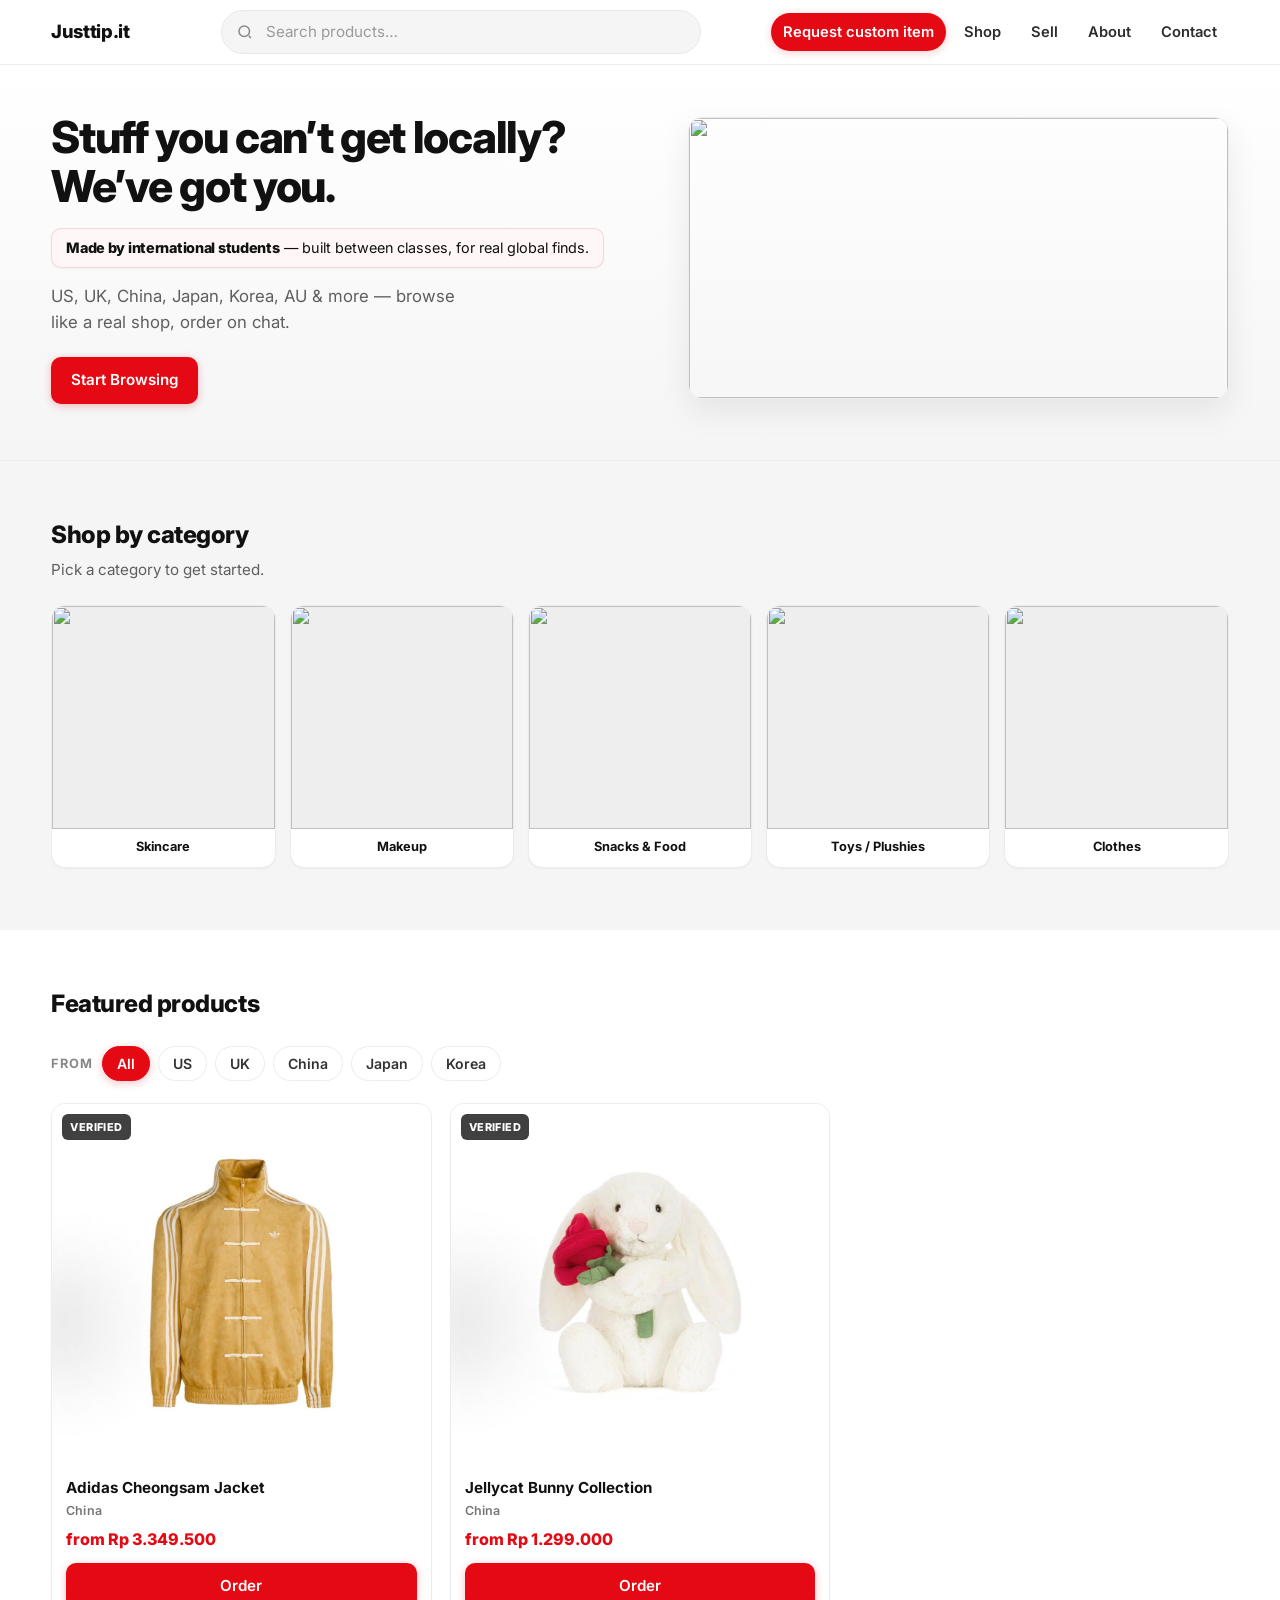
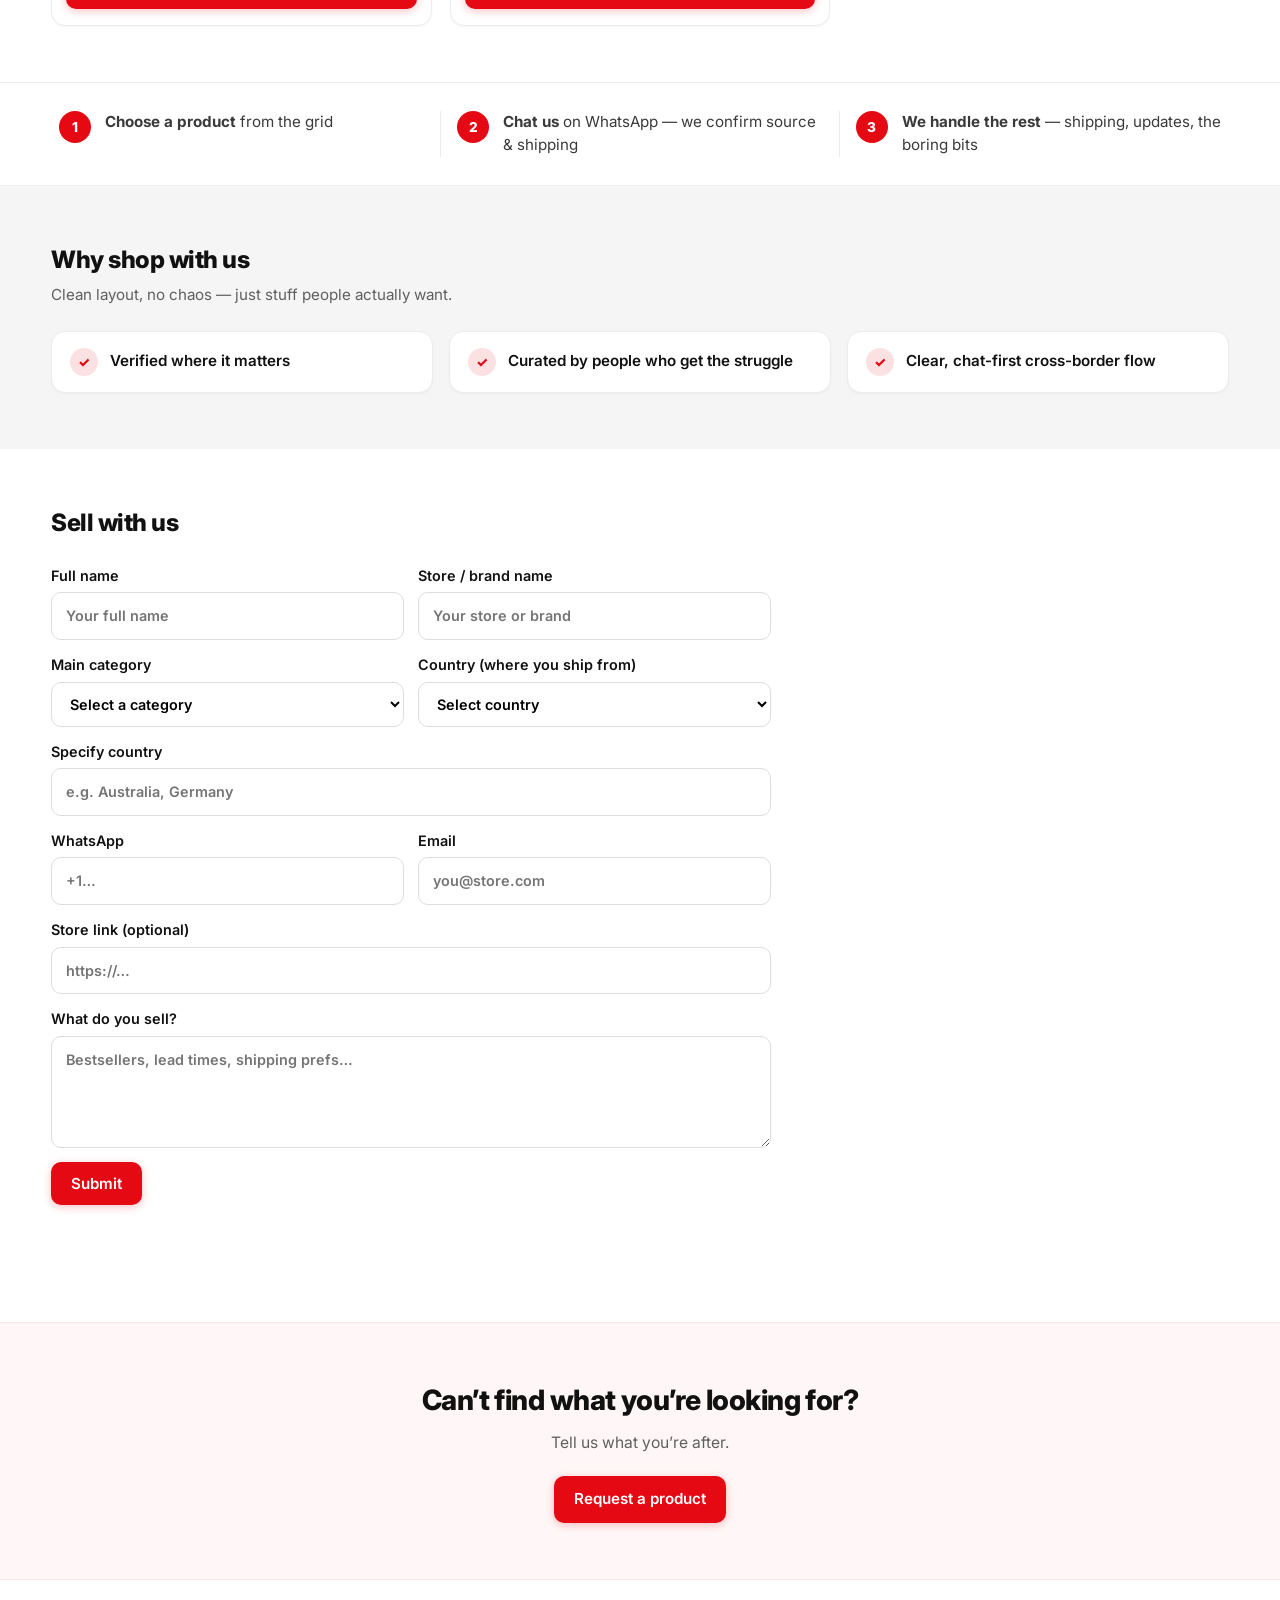
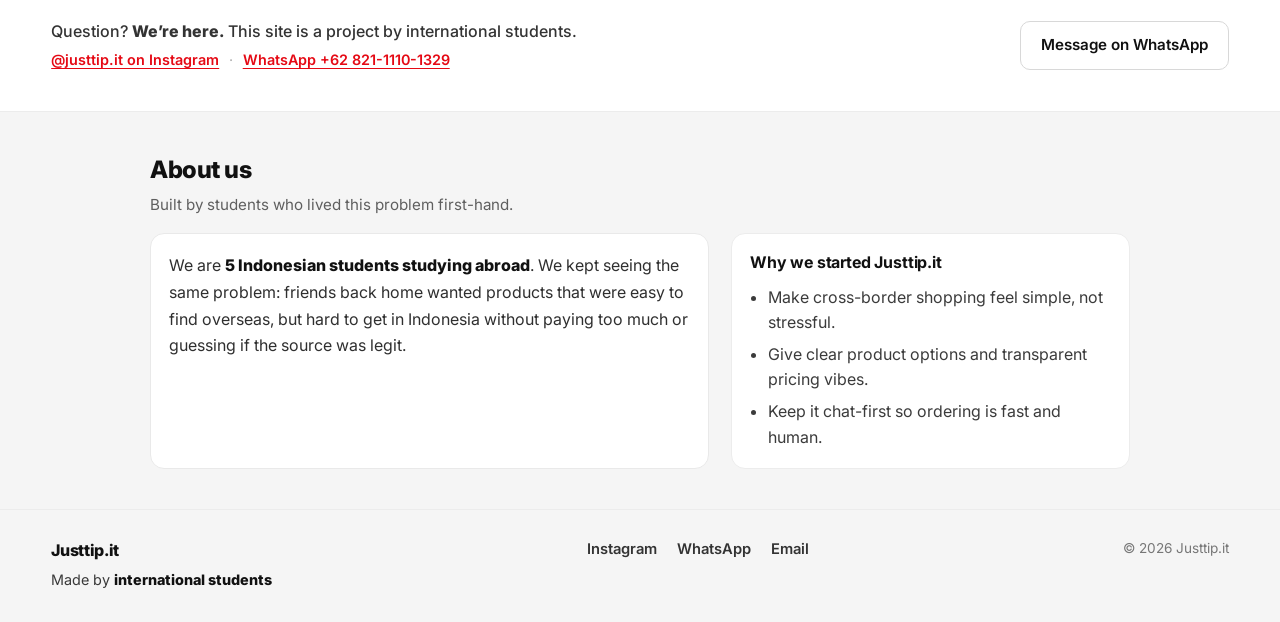
==== commit 46539c23: "Launch custom product listings with dedicated option pages. Replace sample catalog items with Adidas" ====
--- a/index.html
+++ b/index.html
@@ -39,6 +39,13 @@
         </div>
 
         <div class="header-actions">
+          <a
+            class="header-link header-link--cta"
+            href="https://api.whatsapp.com/send?phone=6282111101329&text=Hi!%20I%27m%20looking%20for%20a%20custom%20item%3A%20"
+            target="_blank"
+            rel="noreferrer"
+            >Request custom item</a
+          >
           <a class="header-link" href="./shop.html">Shop</a>
           <a class="header-link" href="#sell">Sell</a>
           <a class="header-link" href="#about">About</a>
@@ -156,217 +163,45 @@
           <div class="product-grid" id="product-grid">
             <article
               class="product-card"
-              data-product-name="cerave moisturizing cream us"
-              data-category="skincare"
-              data-country="us"
-            >
-              <div class="product-card__preview">
-                <div class="product-card__image-wrap">
-                  <img
-                    src="https://images.unsplash.com/photo-1556229010-6c3f2c9ca5f8?auto=format&fit=crop&w=800&q=80"
-                    alt="CeraVe moisturizing cream"
-                    loading="lazy"
-                  />
-                  <span class="badge badge--verified">Verified</span>
-                </div>
-                <div class="product-card__body">
-                  <h3 class="product-card__title">CeraVe Moisturizing Cream (US)</h3>
-                  <p class="product-card__origin">United States</p>
-                  <p class="product-card__price">from Rp 285.000</p>
-                </div>
-              </div>
-              <div class="product-card__actions">
-                <a
-                  class="btn btn-primary btn-block"
-                  href="https://api.whatsapp.com/send?phone=6282111101329&text=Hi!%20I%20want%3A%20CeraVe%20Moisturizing%20Cream%20%28US%29"
-                  target="_blank"
-                  rel="noreferrer"
-                >
-                  Order
-                </a>
-              </div>
-            </article>
-
-            <article
-              class="product-card"
-              data-product-name="the ordinary niacinamide"
-              data-category="skincare"
-              data-country="uk"
-            >
-              <div class="product-card__preview">
-                <div class="product-card__image-wrap">
-                  <img
-                    src="https://images.unsplash.com/photo-1629198688008-7fc1e28c4333?auto=format&fit=crop&w=800&q=80"
-                    alt="The Ordinary serum"
-                    loading="lazy"
-                  />
-                  <span class="badge badge--verified">Verified</span>
-                </div>
-                <div class="product-card__body">
-                  <h3 class="product-card__title">The Ordinary Niacinamide 10%</h3>
-                  <p class="product-card__origin">United Kingdom</p>
-                  <p class="product-card__price">from Rp 165.000</p>
-                </div>
-              </div>
-              <div class="product-card__actions">
-                <a
-                  class="btn btn-primary btn-block"
-                  href="https://api.whatsapp.com/send?phone=6282111101329&text=Hi!%20I%20want%3A%20The%20Ordinary%20Niacinamide%2010%25"
-                  target="_blank"
-                  rel="noreferrer"
-                >
-                  Order
-                </a>
-              </div>
-            </article>
-
-            <article class="product-card" data-product-name="fenty gloss bomb" data-category="makeup" data-country="us">
-              <div class="product-card__preview">
-                <div class="product-card__image-wrap">
-                  <img
-                    src="https://images.unsplash.com/photo-1586495777744-4413f21062fa?auto=format&fit=crop&w=800&q=80"
-                    alt="Lip gloss"
-                    loading="lazy"
-                  />
-                  <span class="badge badge--verified">Verified</span>
-                </div>
-                <div class="product-card__body">
-                  <h3 class="product-card__title">Fenty Beauty Gloss Bomb (US)</h3>
-                  <p class="product-card__origin">United States</p>
-                  <p class="product-card__price">from Rp 310.000</p>
-                </div>
-              </div>
-              <div class="product-card__actions">
-                <a
-                  class="btn btn-primary btn-block"
-                  href="https://api.whatsapp.com/send?phone=6282111101329&text=Hi!%20I%20want%3A%20Fenty%20Beauty%20Gloss%20Bomb%20%28US%29"
-                  target="_blank"
-                  rel="noreferrer"
-                >
-                  Order
-                </a>
-              </div>
-            </article>
-
-            <article class="product-card" data-product-name="japan snack box" data-category="snacks" data-country="jp">
-              <div class="product-card__preview">
-                <div class="product-card__image-wrap">
-                  <img
-                    src="https://images.unsplash.com/photo-1604908176997-125f25cc6f3d?auto=format&fit=crop&w=800&q=80"
-                    alt="Japanese snacks"
-                    loading="lazy"
-                  />
-                  <span class="badge badge--verified">Verified</span>
-                </div>
-                <div class="product-card__body">
-                  <h3 class="product-card__title">Japan Snack Assortment</h3>
-                  <p class="product-card__origin">Japan</p>
-                  <p class="product-card__price">from Rp 195.000</p>
-                </div>
-              </div>
-              <div class="product-card__actions">
-                <a
-                  class="btn btn-primary btn-block"
-                  href="https://api.whatsapp.com/send?phone=6282111101329&text=Hi!%20I%20want%3A%20Japan%20Snack%20Assortment"
-                  target="_blank"
-                  rel="noreferrer"
-                >
-                  Order
-                </a>
-              </div>
-            </article>
-
-            <article class="product-card" data-product-name="jellycat bashful" data-category="cute" data-country="uk">
-              <div class="product-card__preview">
-                <div class="product-card__image-wrap">
-                  <img
-                    src="https://images.unsplash.com/photo-1530610476181-d83430b00fdf?auto=format&fit=crop&w=800&q=80"
-                    alt="Soft plush toy"
-                    loading="lazy"
-                  />
-                  <span class="badge badge--verified">Verified</span>
-                </div>
-                <div class="product-card__body">
-                  <h3 class="product-card__title">Jellycat Bashful (UK)</h3>
-                  <p class="product-card__origin">United Kingdom</p>
-                  <p class="product-card__price">from Rp 620.000</p>
-                </div>
-              </div>
-              <div class="product-card__actions">
-                <a
-                  class="btn btn-primary btn-block"
-                  href="https://api.whatsapp.com/send?phone=6282111101329&text=Hi!%20I%20want%3A%20Jellycat%20Bashful%20%28UK%29"
-                  target="_blank"
-                  rel="noreferrer"
-                >
-                  Order
-                </a>
-              </div>
-            </article>
-
-            <article
-              class="product-card"
-              data-product-name="laneige sleeping mask"
-              data-category="global"
-              data-country="kr"
-            >
-              <div class="product-card__preview">
-                <div class="product-card__image-wrap">
-                  <img
-                    src="https://images.unsplash.com/photo-1556228578-0d85b1a4e521?auto=format&fit=crop&w=800&q=80"
-                    alt="K-beauty jar"
-                    loading="lazy"
-                  />
-                  <span class="badge badge--verified">Verified</span>
-                </div>
-                <div class="product-card__body">
-                  <h3 class="product-card__title">Laneige Water Sleeping Mask (KR)</h3>
-                  <p class="product-card__origin">Korea</p>
-                  <p class="product-card__price">from Rp 245.000</p>
-                </div>
-              </div>
-              <div class="product-card__actions">
-                <a
-                  class="btn btn-primary btn-block"
-                  href="https://api.whatsapp.com/send?phone=6282111101329&text=Hi!%20I%20want%3A%20Laneige%20Water%20Sleeping%20Mask%20%28KR%29"
-                  target="_blank"
-                  rel="noreferrer"
-                >
-                  Order
-                </a>
-              </div>
-            </article>
-
-            <article
-              class="product-card"
-              data-product-name="florasis lip kit china"
-              data-category="makeup"
+              data-product-name="adidas cheongsam jacket clothes china"
+              data-category="clothes"
               data-country="cn"
             >
               <div class="product-card__preview">
                 <div class="product-card__image-wrap">
-                  <img
-                    src="https://images.unsplash.com/photo-1596462502278-27bfdc403348?auto=format&fit=crop&w=800&q=80"
-                    alt="C-beauty lip products"
-                    loading="lazy"
-                  />
+                  <img src="./assets/adidas-cheongsam-sand-gold.png" alt="Adidas Cheongsam Jacket" loading="lazy" />
                   <span class="badge badge--verified">Verified</span>
                 </div>
                 <div class="product-card__body">
-                  <h3 class="product-card__title">Florasis Engraving Lip (CN)</h3>
+                  <h3 class="product-card__title">Adidas Cheongsam Jacket</h3>
                   <p class="product-card__origin">China</p>
-                  <p class="product-card__price">from Rp 220.000</p>
+                  <p class="product-card__price">from Rp 3.349.500</p>
                 </div>
               </div>
               <div class="product-card__actions">
-                <a
-                  class="btn btn-primary btn-block"
-                  href="https://api.whatsapp.com/send?phone=6282111101329&text=Hi!%20I%20want%3A%20Florasis%20Engraving%20Lip%20%F0%9F%87%A8%F0%9F%87%B3%20%28China%29"
-                  target="_blank"
-                  rel="noreferrer"
-                >
-                  Order
-                </a>
+                <a class="btn btn-primary btn-block" href="./adidas-cheongsam-jacket.html">Order</a>
+              </div>
+            </article>
+
+            <article
+              class="product-card"
+              data-product-name="jellycat bunny collection china"
+              data-category="cute"
+              data-country="cn"
+            >
+              <div class="product-card__preview">
+                <div class="product-card__image-wrap">
+                  <img src="./assets/jellycat-bunny-variant-01.png" alt="Jellycat Bunny Collection" loading="lazy" />
+                  <span class="badge badge--verified">Verified</span>
+                </div>
+                <div class="product-card__body">
+                  <h3 class="product-card__title">Jellycat Bunny Collection</h3>
+                  <p class="product-card__origin">China</p>
+                  <p class="product-card__price">from Rp 1.299.000</p>
+                </div>
+              </div>
+              <div class="product-card__actions">
+                <a class="btn btn-primary btn-block" href="./jellycat-bunny-collection.html">Order</a>
               </div>
             </article>
           </div>
--- a/styles.css
+++ b/styles.css
@@ -155,6 +155,17 @@
   color: var(--primary);
 }
 
+.header-link--cta {
+  background: var(--primary);
+  color: #fff;
+  box-shadow: 0 2px 8px rgba(229, 9, 20, 0.2);
+}
+
+.header-link--cta:hover {
+  background: #c80712;
+  color: #fff;
+}
+
 /* --- Hero banner --- */
 .hero-banner {
   background: linear-gradient(180deg, #ffffff 0%, var(--section-gray) 100%);
@@ -418,14 +429,16 @@
 
 @media (min-width: 900px) {
   .category-rail {
-    display: grid;
-    grid-template-columns: repeat(6, minmax(0, 1fr));
-    overflow: visible;
-    padding-bottom: 0;
+    display: flex;
+    flex-wrap: nowrap;
+    overflow-x: auto;
+    padding-bottom: 6px;
+    scroll-snap-type: x mandatory;
   }
 
   .category-card {
-    flex: unset;
+    flex: 0 0 calc((100% - (4 * 14px)) / 5);
+    min-width: 150px;
   }
 }
 
